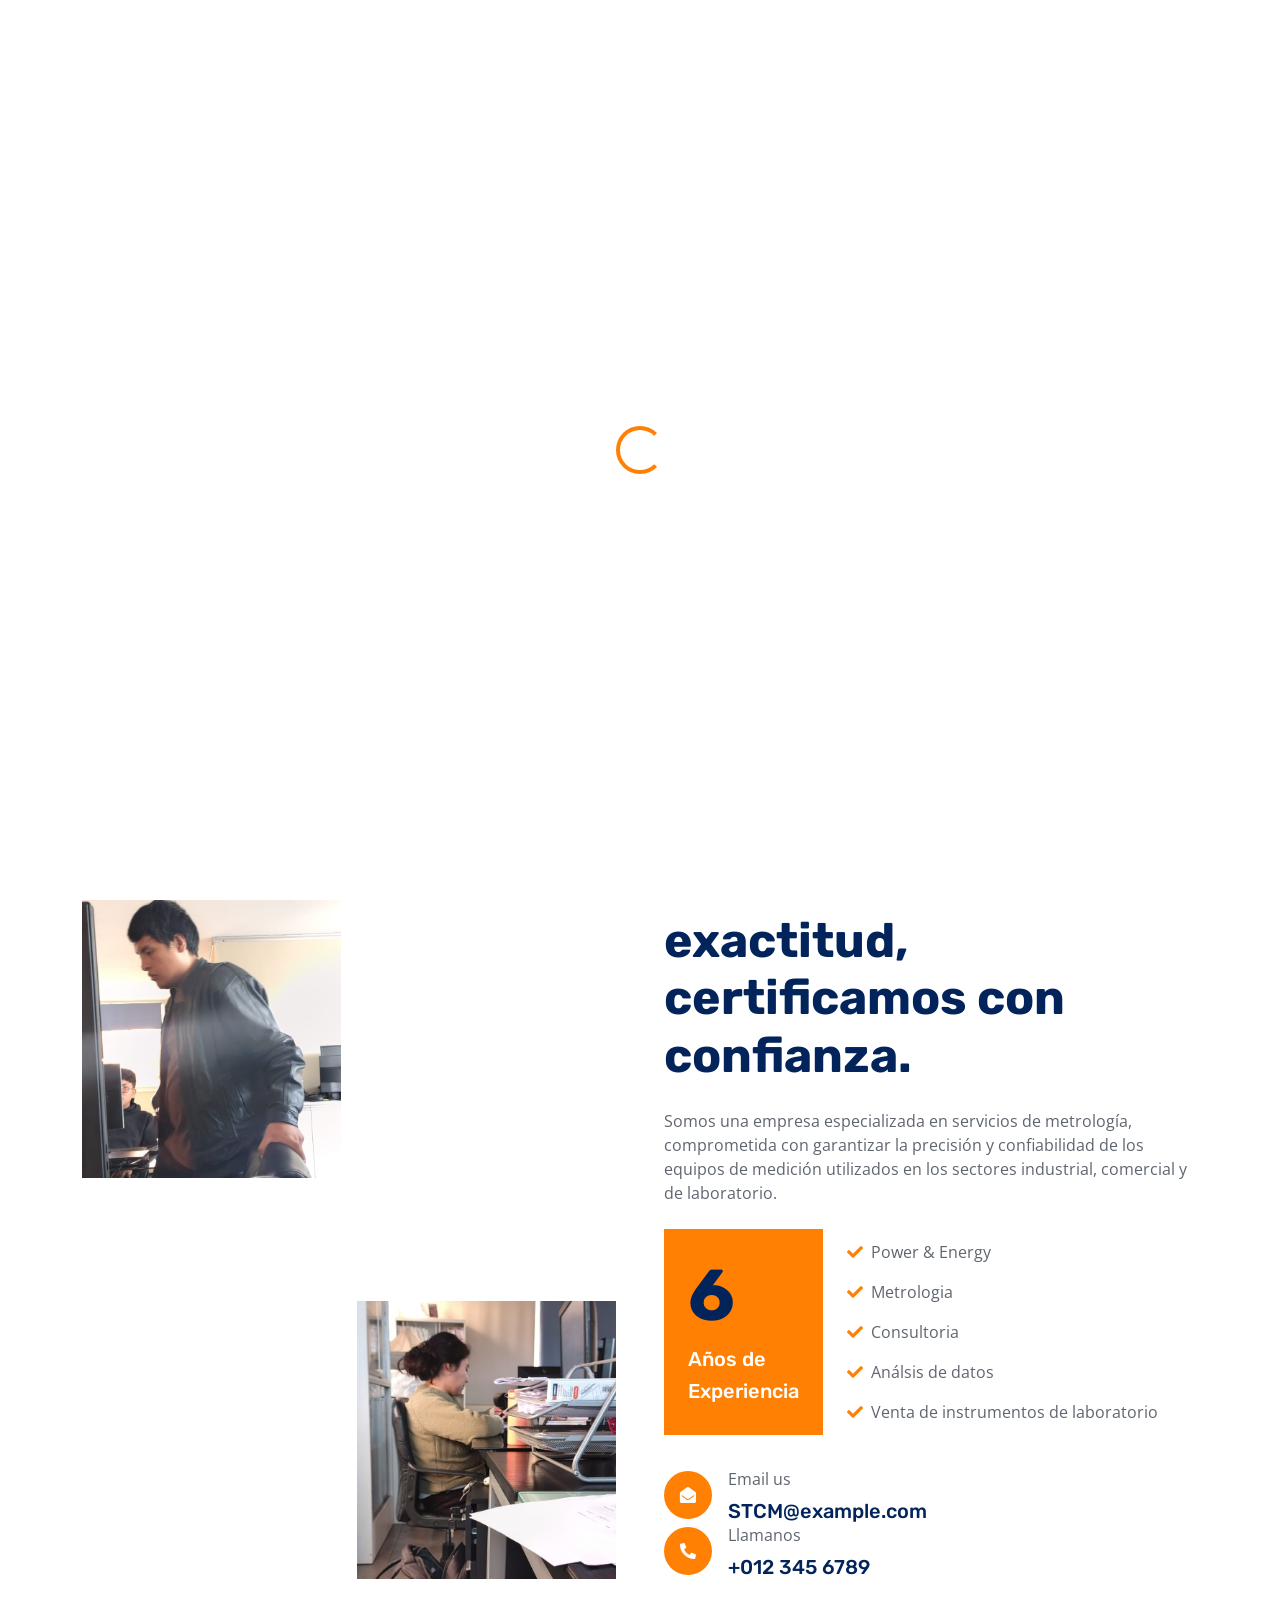
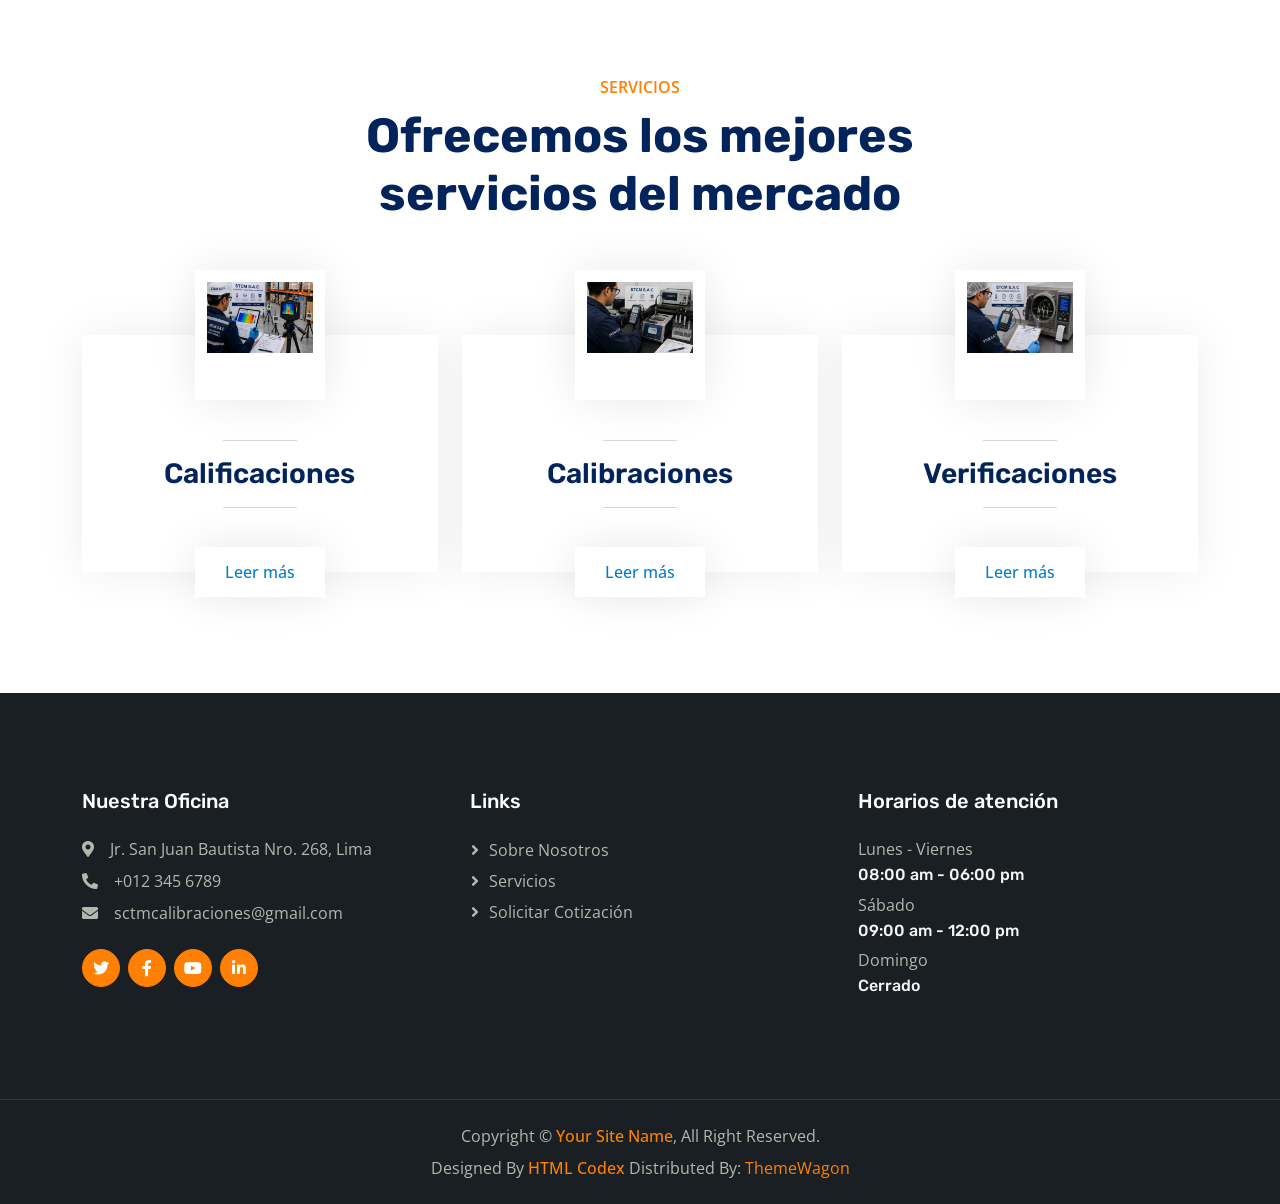
==== index.html @ 885127bf "Merge branch 'main' into main" ====
<!DOCTYPE html>
<html lang="en">

<head>
    <meta charset="utf-8">
    <title>Industro - Industrial HTML Template</title>
    <meta content="width=device-width, initial-scale=1.0" name="viewport">
    <meta content="" name="keywords">
    <meta content="" name="description">

    <!-- Favicon -->
    <link href="img/favicon.ico" rel="icon">

    <!-- Google Web Fonts -->
    <link rel="preconnect" href="https://fonts.googleapis.com">
    <link rel="preconnect" href="https://fonts.gstatic.com" crossorigin>
    <link
        href="https://fonts.googleapis.com/css2?family=Open+Sans:wght@400;500;600&family=Rubik:wght@500;600;700&display=swap"
        rel="stylesheet">

    <!-- Icon Font Stylesheet -->
    <link href="https://cdnjs.cloudflare.com/ajax/libs/font-awesome/5.10.0/css/all.min.css" rel="stylesheet">
    <link href="https://cdn.jsdelivr.net/npm/bootstrap-icons@1.4.1/font/bootstrap-icons.css" rel="stylesheet">

    <!-- Libraries Stylesheet -->
    <link href="lib/animate/animate.min.css" rel="stylesheet">
    <link href="lib/owlcarousel/assets/owl.carousel.min.css" rel="stylesheet">

    <!-- Customized Bootstrap Stylesheet -->
    <link href="css/bootstrap.min.css" rel="stylesheet">

    <!-- Template Stylesheet -->
    <link href="css/style.css" rel="stylesheet">

    <style>
    /* ========== FUENTE PERSONALIZADA PARA STCM ========== */
    @import url('https://fonts.googleapis.com/css2?family=Montserrat:wght@700&display=swap');
    
    .stcm-font {
        font-family: 'Arial Paneuropean Rounded Bold', 'Arial Rounded MT Bold', 'Montserrat', sans-serif;
        font-weight: 800;
        letter-spacing: 1px;
    }

    /* ========== COLORES PRINCIPALES ========== */
    :root {
        --azul-stcm: #057fca;
        --naranja-stcm: #ff8002;
        --gris-stcm: #6c757d;
    }

    /* ========== COLOR AZUL (FONDOS) ========== */
    .bg-primary {
        background-color: var(--azul-stcm) !important;
    }

    /* ========== FORZAR COLOR NARANJA EN MENÚ ========== */
    /* Esto anula el efecto de navbar-dark */
    .navbar-dark .navbar-nav .nav-link {
        color: var(--naranja-stcm) !important;
    }

    .navbar-dark .navbar-nav .nav-link:hover,
    .navbar-dark .navbar-nav .nav-link.active {
        color: var(--naranja-stcm) !important;
        opacity: 0.8;
    }

    /* ========== COLOR NARANJA (TEXTOS Y DESTACADOS) ========== */
    .text-primary,
    .facts .text-primary,
    .project-title h5 {
        color: var(--naranja-stcm) !important;
    }

    /* Botones principales en naranja */
    .btn-primary {
        background-color: var(--naranja-stcm) !important;
        border-color: var(--naranja-stcm) !important;
    }

    .btn-primary:hover {
        background-color: #e67300 !important;
        border-color: #e67300 !important;
    }

    /* Iconos y cuadros con fondo primario */
    .btn-square.bg-primary,
    .flex-shrink-0.bg-primary {
        background-color: var(--naranja-stcm) !important;
    }

    /* Botón de reproducción de video */
    .btn-play:hover {
        background-color: var(--naranja-stcm) !important;
    }

    /* Redes sociales en equipo */
    .team-social .btn-dark:hover {
        background-color: var(--naranja-stcm) !important;
    }

    /* Botón volver arriba */
    .back-to-top:hover {
        background-color: var(--naranja-stcm) !important;
    }

    /* Enlaces en copyright */
    .copyright a {
        color: var(--naranja-stcm) !important;
    }
    
    .copyright a:hover {
        color: var(--azul-stcm) !important;
    }

    /* Bordes primarios */
    .border-primary {
        border-color: var(--naranja-stcm) !important;
    }

    /* Testimonios */
    .testimonial-item .btn-square.bg-primary {
        background-color: var(--naranja-stcm) !important;
    }

    /* Botón "Read More" en servicios */
    .service-item .btn-light {
        color: var(--azul-stcm) !important;
    }
    
    .service-item .btn-light:hover {
        background-color: var(--naranja-stcm) !important;
        color: white !important;
        border-color: var(--naranja-stcm) !important;
    }

    /* Forzar texto STCM en gris */
    .stcm-font {
        color: var(--gris-stcm) !important;
    }

    /* Ajustes de contraste */
    .text-dark {
        color: #1e2a36 !important;
    }

    .bg-dark {
        background-color: #1a1f24 !important;
    }
</style>

</head>

<body>
    <!-- Spinner Start -->
    <div id="spinner"
        class="show bg-white position-fixed translate-middle w-100 vh-100 top-50 start-50 d-flex align-items-center justify-content-center">
        <div class="spinner-border text-primary" role="status" style="width: 3rem; height: 3rem;"></div>
    </div>
    <!-- Spinner End -->


<!-- Topbar Start -->
<div class="container-fluid bg-white px-0">
    <div class="row g-0 d-none d-lg-flex">

        <div class="col-lg-6 ps-5 text-start">
            <div class="h-100 d-inline-flex align-items-center text-dark">

                <span>Síguenos:</span>

                <a class="btn btn-link text-dark" href="">
                    <i class="fab fa-facebook-f"></i>
                </a>

                <a class="btn btn-link text-dark" href="">
                    <i class="fab fa-twitter"></i>
                </a>

                <a class="btn btn-link text-dark" href="">
                    <i class="fab fa-linkedin-in"></i>
                </a>

                <a class="btn btn-link text-dark" href="">
                    <i class="fab fa-instagram"></i>
                </a>

            </div>
        </div>

        <div class="col-lg-6 text-end">
            <div class="h-100 topbar-right d-inline-flex align-items-center text-dark py-2 px-5">

                <span class="fs-5 fw-bold me-2">
                    <i class="fa fa-phone-alt me-2"></i>Llámanos:
                </span>

                <span class="fs-5 fw-bold">+012 345 6789</span>

            </div>
        </div>

    </div>
</div>-->
<!-- Topbar End -->


    <!-- Navbar Start -->
<nav class="navbar navbar-expand-lg bg-primary sticky-top py-0 pe-5">
    <a href="index.html" class="navbar-brand ps-5 me-0 d-flex align-items-center" 
       style="background-color: white; 
              padding: 10px 60px 10px 20px;
              min-height: 80px;">
        <img src="reallogo.png" alt="STCM Logo" style="height: 50px; width: auto; margin-right: 12px;">
        <h1 class="m-0 stcm-font" style="font-family: 'Arial Paneuropean Rounded Bold', 'Arial Rounded MT Bold', 'Montserrat', sans-serif; font-weight: 800; letter-spacing: 1px;">STCM</h1>
    </a>
    <button type="button" class="navbar-toggler me-0" data-bs-toggle="collapse" data-bs-target="#navbarCollapse">
        <span class="navbar-toggler-icon"></span>
    </button>
    <div class="collapse navbar-collapse" id="navbarCollapse">
        <div class="navbar-nav ms-auto p-4 p-lg-0">
            <a href="index.html" class="nav-item nav-link active">Hogar</a>
            <a href="about.html" class="nav-item nav-link">Sobre nosotros</a>
            <a href="service.html" class="nav-item nav-link">Servicios</a>
        </div>
        <a href="contact.html" class="btn btn-primary px-3 d-none d-lg-block" style="font-weight: bold;">Solicitar cotización</a>
    </div>
</nav>
<!-- Navbar End -->


    <!-- Carousel Start -->
    <div class="container-fluid px-0 mb-5">
        <div id="header-carousel" class="carousel slide" data-bs-ride="carousel">
            <div class="carousel-inner">
                <div class="carousel-item active">
                    <img class="w-100" src="ofi.jpeg" alt="Image">
                    <div class="carousel-caption">
                        <div class="container">
                            <div class="row justify-content-center">
                                <div class="col-lg-10 text-start">
                                    <p class="fs-5 fw-medium text-primary text-uppercase animated slideInRight">5 AÑOS DE EXPERIENCIA</p>
                                    <h1 class="display-1 text-white mb-5 animated slideInRight">Servicios Tecnologicos y Consultoria Multisectorial</h1>
                                    <a href="" class="btn btn-primary py-3 px-5 animated slideInRight">Explore More</a>
                                </div>
                            </div>
                        </div>
                    </div>
                </div>
                <div class="carousel-item">
                    <img class="w-100" src="ofi2.jpeg" alt="Image">
                    <div class="carousel-caption">
                        <div class="container">
                            <div class="row justify-content-center">
                                <div class="col-lg-10 text-start">
                                    <p class="fs-5 fw-medium text-primary text-uppercase animated slideInRight">5 Años
                                        de Experiencia en el Campo</p>
                                    <h1 class="display-1 text-white mb-5 animated slideInRight">La mejor empresa de calibraciones</h1>
                                    <a href="" class="btn btn-primary py-3 px-5 animated slideInRight">Explore More</a>
                                </div>
                            </div>
                        </div>
                    </div>
                </div>
            </div>
            <button class="carousel-control-prev" type="button" data-bs-target="#header-carousel" data-bs-slide="prev">
                <span class="carousel-control-prev-icon" aria-hidden="true"></span>
                <span class="visually-hidden">Previamente</span>
            </button>
            <button class="carousel-control-next" type="button" data-bs-target="#header-carousel" data-bs-slide="next">
                <span class="carousel-control-next-icon" aria-hidden="true"></span>
                <span class="visually-hidden">Siguiente</span>
            </button>
        </div>
    </div>
    <!-- Carousel End -->


    <!-- About Start -->
    <div class="container-xxl py-5">
        <div class="container">
            <div class="row g-5">
                <div class="col-lg-6">
                    <div class="row gx-3 h-100">
                        <div class="col-6 align-self-start wow fadeInUp" data-wow-delay="0.1s">
                            <img class="img-fluid" src="prole1.jpeg">
                        </div>
                        <div class="col-6 align-self-end wow fadeInDown" data-wow-delay="0.1s">
                            <img class="img-fluid" src="prole2.jpeg">
                        </div>
                    </div>
                </div>
                <div class="col-lg-6 wow fadeIn" data-wow-delay="0.5s">
                    <p class="fw-medium text-uppercase text-primary mb-2">Sobre nosotros</p>
                    <h1 class="display-5 mb-4">Medimos con exactitud, certificamos con confianza.</h1>
                    <p class="mb-4"> Somos una empresa especializada en servicios de metrología, comprometida con garantizar la precisión y confiabilidad de los equipos de medición utilizados en los sectores industrial, comercial y de laboratorio.
                    </p>
                    <div class="d-flex align-items-center mb-4">
                        <div class="flex-shrink-0 bg-primary p-4">
                            <h1 class="display-2">6</h1>
                            <h5 class="text-white">Años de</h5>
                            <h5 class="text-white">Experiencia</h5>
                        </div>
                        <div class="ms-4">
                            <p><i class="fa fa-check text-primary me-2"></i>Power & Energy</p>
                            <p><i class="fa fa-check text-primary me-2"></i>Metrologia</p>
                            <p><i class="fa fa-check text-primary me-2"></i>Consultoria</p>
                            <p><i class="fa fa-check text-primary me-2"></i>Análsis de datos</p>
                            <p class="mb-0"><i class="fa fa-check text-primary me-2"></i>Venta de instrumentos de laboratorio</p>
                        </div>
                    </div>
                    <div class="row pt-2">
                        <div class="col-sm-6">
                            <div class="d-flex align-items-center">
                                <div class="flex-shrink-0 btn-lg-square rounded-circle bg-primary">
                                    <i class="fa fa-envelope-open text-white"></i>
                                </div>
                                <div class="ms-3">
                                    <p class="mb-2">Email us</p>
                                    <h5 class="mb-0">STCM@example.com</h5>
                                </div>
                            </div>
                        </div>
                        <div class="col-sm-10">
                            <div class="d-flex align-items-center">
                                <div class="flex-shrink-0 btn-lg-square rounded-circle bg-primary">
                                    <i class="fa fa-phone-alt text-white"></i>
                                </div>
                                <div class="ms-3">
                                    <p class="mb-2">Llamanos</p>
                                    <h5 class="mb-0">+012 345 6789</h5>
                                </div>
                            </div>
                        </div>
                    </div>
                </div>
            </div>
        </div>
    </div>
    <!-- About End -->


    <!-- Facts <!--Start
    <div class="container-fluid facts my-5 p-5">
        <div class="row g-5">
            <div class="col-md-6 col-xl-3 wow fadeIn" data-wow-delay="0.1s">
                <div class="text-center border p-5">
                    <i class="fa fa-certificate fa-3x text-white mb-3"></i>
                    <h1 class="display-2 text-primary mb-0" data-toggle="counter-up">5</h1>
                    <span class="fs-5 fw-semi-bold text-white">Años de Experiencia</span>
                </div>
            </div>
            <div class="col-md-6 col-xl-3 wow fadeIn" data-wow-delay="0.3s">
                <div class="text-center border p-5">
                    <i class="fa fa-users-cog fa-3x text-white mb-3"></i>
                    <h1 class="display-2 text-primary mb-0" data-toggle="counter-up">135</h1>
                    <span class="fs-5 fw-semi-bold text-white">Nuestro Equipo</span>
                </div>
            </div>
            <div class="col-md-6 col-xl-3 wow fadeIn" data-wow-delay="0.5s">
                <div class="text-center border p-5">
                    <i class="fa fa-users fa-3x text-white mb-3"></i>
                    <h1 class="display-2 text-primary mb-0" data-toggle="counter-up">957</h1>
                    <span class="fs-5 fw-semi-bold text-white">Happy Clients</span>
                </div>
            </div>
            <div class="col-md-6 col-xl-3 wow fadeIn" data-wow-delay="0.7s">
                <div class="text-center border p-5">
                    <i class="fa fa-check-double fa-3x text-white mb-3"></i>
                    <h1 class="display-2 text-primary mb-0" data-toggle="counter-up">1839</h1>
                    <span class="fs-5 fw-semi-bold text-white">Projects Done</span>
                </div>
            </div>
        </div>
    </div>
     Facts End -->


    <!-- Features Start -->
    <!--<div class="container-xxl py-5">
        <div class="container">
            <div class="row g-5 align-items-center">
                <div class="col-lg-6 wow fadeInUp" data-wow-delay="0.1s">
                    <div class="position-relative me-lg-4">
                        <img class="img-fluid w-100" src="img/feature.jpg" alt="">
                        <span
                            class="position-absolute top-50 start-100 translate-middle bg-white rounded-circle d-none d-lg-block"
                            style="width: 120px; height: 120px;"></span>
                        <button type="button" class="btn-play" data-bs-toggle="modal"
                            data-src="https://www.youtube.com/embed/DWRcNpR6Kdc" data-bs-target="#videoModal">
                            <span></span>
                        </button>
                    </div>
                </div>
                <div class="col-lg-6 wow fadeInUp" data-wow-delay="0.5s">
                    <p class="fw-medium text-uppercase text-primary mb-2">Why Choosing Us!</p>
                    <h1 class="display-5 mb-4">Few Reasons Why People Choosing Us!</h1>
                    <p class="mb-4">Tempor erat elitr rebum at clita. Diam dolor diam ipsum sit. Aliqu diam amet diam et
                        eos. Clita erat ipsum et lorem et sit, sed stet lorem sit clita duo justo magna dolore erat amet
                    </p>
                    <div class="row gy-4">
                        <div class="col-12">
                            <div class="d-flex">
                                <div class="flex-shrink-0 btn-lg-square rounded-circle bg-primary">
                                    <i class="fa fa-check text-white"></i>
                                </div>
                                <div class="ms-4">
                                    <h4>Experienced Workers</h4>
                                    <span>Clita erat ipsum et lorem et sit, sed stet lorem sit clita duo justo magna
                                        dolore erat amet</span>
                                </div>
                            </div>
                        </div>
                        <div class="col-12">
                            <div class="d-flex">
                                <div class="flex-shrink-0 btn-lg-square rounded-circle bg-primary">
                                    <i class="fa fa-check text-white"></i>
                                </div>
                                <div class="ms-4">
                                    <h4>Calificación, calibración y metrología</h4>
                                    <span>Clita erat ipsum et lorem et sit, sed stet lorem sit clita duo justo magna
                                        dolore erat amet</span>
                                </div>
                            </div>
                        </div>
                        <div class="col-12">
                            <div class="d-flex">
                                <div class="flex-shrink-0 btn-lg-square rounded-circle bg-primary">
                                    <i class="fa fa-check text-white"></i>
                                </div>
                                <div class="ms-4">
                                    <h4>24/7 Customer Support</h4>
                                    <span>Clita erat ipsum et lorem et sit, sed stet lorem sit clita duo justo magna
                                        dolore erat amet</span>
                                </div>
                            </div>
                        </div>
                    </div>
                </div>
            </div>
        </div>
    </div>-->
    <!-- Features End -->


    <!-- Video Modal Start -->
    <div class="modal modal-video fade" id="videoModal" tabindex="-1" aria-labelledby="exampleModalLabel"
        aria-hidden="true">
        <div class="modal-dialog">
            <div class="modal-content rounded-0">
                <div class="modal-header">
                    <h3 class="modal-title" id="exampleModalLabel">Youtube Video</h3>
                    <button type="button" class="btn-close" data-bs-dismiss="modal" aria-label="Close"></button>
                </div>
                <div class="modal-body">
                    <!-- 16:9 aspect ratio -->
                    <div class="ratio ratio-16x9">
                        <iframe class="embed-responsive-item" src="" id="video" allowfullscreen
                            allowscriptaccess="always" allow="autoplay"></iframe>
                    </div>
                </div>
            </div>
        </div>
    </div>
    <!-- Video Modal End -->


    <!-- Service Start -->
    <div class="container-xxl py-5">
        <div class="container">
            <div class="text-center mx-auto pb-4 wow fadeInUp" data-wow-delay="0.1s" style="max-width: 600px;">
                <p class="fw-medium text-uppercase text-primary mb-2">Servicios</p>
                <h1 class="display-5 mb-4">Ofrecemos los mejores servicios del mercado</h1>
            </div>
            <div class="row gy-5 gx-4">
                <div class="col-md-6 col-lg-4 wow fadeInUp" data-wow-delay="0.1s">
                    <div class="service-item">
                        <img class="img-fluid" src="calificacion.jpeg" alt="">
                        <div class="service-img">
                            <img class="img-fluid" src="calificacion.jpeg" alt="">
                        </div>
                        <div class="service-detail">
                            <div class="service-title">
                                <hr class="w-25">
                                <h3 class="mb-0">Calificaciones</h3>
                                <hr class="w-25">
                            </div>
                            <div class="service-text">
                                <p class="text-white mb-0">Realizamos la calificación de equipos e instalaciones mediante protocolos documentados que verifican su correcto desempeño y aptitud para el uso previsto.</p>
                            </div>
                        </div>
                        <a class="btn btn-light" href="">Leer más</a>
                    </div>
                </div>
                <div class="col-md-6 col-lg-4 wow fadeInUp" data-wow-delay="0.3s">
                    <div class="service-item">
                        <img class="img-fluid" src="calibracion.jpeg" alt="">
                        <div class="service-img">
                            <img class="img-fluid" src="calibracion.jpeg" alt="">
                        </div>
                        <div class="service-detail">
                            <div class="service-title">
                                <hr class="w-25">
                                <h3 class="mb-0">Calibraciones</h3>
                                <hr class="w-25">
                            </div>
                            <div class="service-text">
                                <p class="text-white mb-0">Determinamos el error de los instrumentos de medición mediante comparación con patrones de referencia, asegurando la exactitud de sus mediciones.</p>
                            </div>
                        </div>
                        <a class="btn btn-light" href="">Leer más</a>
                    </div>
                </div>
                <div class="col-md-6 col-lg-4 wow fadeInUp" data-wow-delay="0.5s">
                    <div class="service-item">
                        <img class="img-fluid" src="verificacion.jpeg" alt="">
                        <div class="service-img">
                            <img class="img-fluid" src="verificacion.jpeg" alt="">
                        </div>
                        <div class="service-detail">
                            <div class="service-title">
                                <hr class="w-25">
                                <h3 class="mb-0">Verificaciones</h3>
                                <hr class="w-25">
                            </div>
                            <div class="service-text">
                                <p class="text-white mb-0">Comprobamos que los instrumentos y equipos de medición cumplen con los requisitos técnicos y las especificaciones establecidas para su correcto funcionamiento.</p>
                            </div>
                        </div>
                        <a class="btn btn-light" href="">Leer más</a>
                    </div>
                </div>
            </div>
        </div>
    </div>
    <!-- Service End -->


    <!-- Project Start -->
    <!--<div class="container-fluid bg-dark pt-5 my-5 px-0">
        <div class="text-center mx-auto mt-5 wow fadeIn" data-wow-delay="0.1s" style="max-width: 600px;">
            <p class="fw-medium text-uppercase text-primary mb-2">Our Projects</p>
            <h1 class="display-5 text-white mb-5">See What We Have Completed Recently</h1>
        </div>
        <div class="owl-carousel project-carousel wow fadeIn" data-wow-delay="0.1s">
            <a class="project-item" href="">
                <img class="img-fluid" src="img/project-1.jpg" alt="">
                <div class="project-title">
                    <h5 class="text-primary mb-0">Auto Engineering</h5>
                </div>
            </a>
            <a class="project-item" href="">
                <img class="img-fluid" src="img/project-2.jpg" alt="">
                <div class="project-title">
                    <h5 class="text-primary mb-0">Civil Engineering</h5>
                </div>
            </a>
            <a class="project-item" href="">
                <img class="img-fluid" src="img/project-3.jpg" alt="">
                <div class="project-title">
                    <h5 class="text-primary mb-0">Gas Engineering</h5>
                </div>
            </a>
            <a class="project-item" href="">
                <img class="img-fluid" src="img/project-4.jpg" alt="">
                <div class="project-title">
                    <h5 class="text-primary mb-0">Power Engineering</h5>
                </div>
            </a>
            <a class="project-item" href="">
                <img class="img-fluid" src="img/project-5.jpg" alt="">
                <div class="project-title">
                    <h5 class="text-primary mb-0">Energy Engineering</h5>
                </div>
            </a>
            <a class="project-item" href="">
                <img class="img-fluid" src="img/project-6.jpg" alt="">
                <div class="project-title">
                    <h5 class="text-primary mb-0">Water Engineering</h5>
                </div>
            </a>
        </div>
    </div>-->
    <!-- Project End -->


    <!-- Team Start -->
    <!--<div class="container-xxl py-5">
        <div class="container">
            <div class="text-center mx-auto wow fadeInUp" data-wow-delay="0.1s" style="max-width: 600px;">
                <p class="fw-medium text-uppercase text-primary mb-2">Our Team</p>
                <h1 class="display-5 mb-5">Dedicated Team Members</h1>
            </div>
            <div class="row g-4">
                <div class="col-lg-4 col-md-6 wow fadeInUp" data-wow-delay="0.1s">
                    <div class="team-item">
                        <img class="img-fluid" src="img/team-1.jpg" alt="">
                        <div class="d-flex">
                            <div class="flex-shrink-0 btn-square bg-primary" style="width: 90px; height: 90px;">
                                <i class="fa fa-2x fa-share text-white"></i>
                            </div>
                            <div class="position-relative overflow-hidden bg-light d-flex flex-column justify-content-center w-100 ps-4"
                                style="height: 90px;">
                                <h5>Rob Miller</h5>
                                <span class="text-primary">CEO & Founder</span>
                                <div class="team-social">
                                    <a class="btn btn-square btn-dark rounded-circle mx-1" href=""><i
                                            class="fab fa-facebook-f"></i></a>
                                    <a class="btn btn-square btn-dark rounded-circle mx-1" href=""><i
                                            class="fab fa-twitter"></i></a>
                                    <a class="btn btn-square btn-dark rounded-circle mx-1" href=""><i
                                            class="fab fa-instagram"></i></a>
                                </div>
                            </div>
                        </div>
                    </div>
                </div>
                <div class="col-lg-4 col-md-6 wow fadeInUp" data-wow-delay="0.3s">
                    <div class="team-item">
                        <img class="img-fluid" src="img/team-2.jpg" alt="">
                        <div class="d-flex">
                            <div class="flex-shrink-0 btn-square bg-primary" style="width: 90px; height: 90px;">
                                <i class="fa fa-2x fa-share text-white"></i>
                            </div>
                            <div class="position-relative overflow-hidden bg-light d-flex flex-column justify-content-center w-100 ps-4"
                                style="height: 90px;">
                                <h5>Adam Crew</h5>
                                <span class="text-primary">Project Manager</span>
                                <div class="team-social">
                                    <a class="btn btn-square btn-dark rounded-circle mx-1" href=""><i
                                            class="fab fa-facebook-f"></i></a>
                                    <a class="btn btn-square btn-dark rounded-circle mx-1" href=""><i
                                            class="fab fa-twitter"></i></a>
                                    <a class="btn btn-square btn-dark rounded-circle mx-1" href=""><i
                                            class="fab fa-instagram"></i></a>
                                </div>
                            </div>
                        </div>
                    </div>
                </div>
                <div class="col-lg-4 col-md-6 wow fadeInUp" data-wow-delay="0.5s">
                    <div class="team-item">
                        <img class="img-fluid" src="img/team-3.jpg" alt="">
                        <div class="d-flex">
                            <div class="flex-shrink-0 btn-square bg-primary" style="width: 90px; height: 90px;">
                                <i class="fa fa-2x fa-share text-white"></i>
                            </div>
                            <div class="position-relative overflow-hidden bg-light d-flex flex-column justify-content-center w-100 ps-4"
                                style="height: 90px;">
                                <h5>Peter Farel</h5>
                                <span class="text-primary">Engineer</span>
                                <div class="team-social">
                                    <a class="btn btn-square btn-dark rounded-circle mx-1" href=""><i
                                            class="fab fa-facebook-f"></i></a>
                                    <a class="btn btn-square btn-dark rounded-circle mx-1" href=""><i
                                            class="fab fa-twitter"></i></a>
                                    <a class="btn btn-square btn-dark rounded-circle mx-1" href=""><i
                                            class="fab fa-instagram"></i></a>
                                </div>
                            </div>
                        </div>
                    </div>
                </div>
            </div>
        </div>
    </div>-->
    <!-- Team End -->


    <!-- Testimonial Start -->
    <!--<div class="container-xxl py-5">
        <div class="container">
            <div class="text-center mx-auto wow fadeInUp" data-wow-delay="0.1s" style="max-width: 600px;">
                <p class="fw-medium text-uppercase text-primary mb-2">Testimonial</p>
                <h1 class="display-5 mb-5">What Our Clients Say!</h1>
            </div>
            <div class="owl-carousel testimonial-carousel wow fadeInUp" data-wow-delay="0.1s">
                <div class="testimonial-item text-center">
                    <div class="testimonial-img position-relative">
                        <img class="img-fluid rounded-circle mx-auto mb-5" src="img/testimonial-1.jpg">
                        <div class="btn-square bg-primary rounded-circle">
                            <i class="fa fa-quote-left text-white"></i>
                        </div>
                    </div>
                    <div class="testimonial-text text-center rounded p-4">
                        <p>Clita clita tempor justo dolor ipsum amet kasd amet duo justo duo duo labore sed sed. Magna
                            ut diam sit et amet stet eos sed clita erat magna elitr erat sit sit erat at rebum justo sea
                            clita.</p>
                        <h5 class="mb-1">Client Name</h5>
                        <span class="fst-italic">Profession</span>
                    </div>
                </div>
                <div class="testimonial-item text-center">
                    <div class="testimonial-img position-relative">
                        <img class="img-fluid rounded-circle mx-auto mb-5" src="img/testimonial-2.jpg">
                        <div class="btn-square bg-primary rounded-circle">
                            <i class="fa fa-quote-left text-white"></i>
                        </div>
                    </div>
                    <div class="testimonial-text text-center rounded p-4">
                        <p>Clita clita tempor justo dolor ipsum amet kasd amet duo justo duo duo labore sed sed. Magna
                            ut diam sit et amet stet eos sed clita erat magna elitr erat sit sit erat at rebum justo sea
                            clita.</p>
                        <h5 class="mb-1">Client Name</h5>
                        <span class="fst-italic">Profession</span>
                    </div>
                </div>
                <div class="testimonial-item text-center">
                    <div class="testimonial-img position-relative">
                        <img class="img-fluid rounded-circle mx-auto mb-5" src="img/testimonial-3.jpg">
                        <div class="btn-square bg-primary rounded-circle">
                            <i class="fa fa-quote-left text-white"></i>
                        </div>
                    </div>
                    <div class="testimonial-text text-center rounded p-4">
                        <p>Clita clita tempor justo dolor ipsum amet kasd amet duo justo duo duo labore sed sed. Magna
                            ut diam sit et amet stet eos sed clita erat magna elitr erat sit sit erat at rebum justo sea
                            clita.</p>
                        <h5 class="mb-1">Client Name</h5>
                        <span class="fst-italic">Profession</span>
                    </div>
                </div>
            </div>
        </div>
    </div>-->
    <!-- Testimonial End -->


    <!-- Footer Start -->
    <div class="container-fluid bg-dark footer mt-5 py-5 wow fadeIn" data-wow-delay="0.1s">
        <div class="container py-5">
            <div class="row g-5">
                <div class="col-lg-4 col-md-6">
                    <h5 class="text-white mb-4">Nuestra Oficina</h5>
                    <p class="mb-2"><i class="fa fa-map-marker-alt me-3"></i>Jr. San Juan Bautista Nro. 268, Lima</p>
                    <p class="mb-2"><i class="fa fa-phone-alt me-3"></i>+012 345 6789</p>
                    <p class="mb-2"><i class="fa fa-envelope me-3"></i>sctmcalibraciones@gmail.com</p>
                    <div class="d-flex pt-3">
                        <a class="btn btn-square btn-primary rounded-circle me-2" href=""><i
                                class="fab fa-twitter"></i></a>
                        <a class="btn btn-square btn-primary rounded-circle me-2" href=""><i
                                class="fab fa-facebook-f"></i></a>
                        <a class="btn btn-square btn-primary rounded-circle me-2" href=""><i
                                class="fab fa-youtube"></i></a>
                        <a class="btn btn-square btn-primary rounded-circle me-2" href=""><i
                                class="fab fa-linkedin-in"></i></a>
                    </div>
                </div>
                <div class="col-lg-4 col-md-6">
                    <h5 class="text-white mb-4">Links</h5>
                    <a class="btn btn-link" href="">Sobre nosotros</a>
                    <a class="btn btn-link" href="">Servicios</a>
                    <a class="btn btn-link" href="contact.html">Solicitar cotización</a>
                    <!--<a class="btn btn-link" href="">Terms & Condition</a>-->
                    <!--<a class="btn btn-link" href="">Support</a>-->
                </div>
                <div class="col-lg-4 col-md-6">
                    <h5 class="text-white mb-4">Horarios de atención</h5>
                    <p class="mb-1">Lunes - Viernes</p>
                    <h6 class="text-light">08:00 am - 06:00 pm</h6>
                    <p class="mb-1">Sábado</p>
                    <h6 class="text-light">09:00 am - 12:00 pm</h6>
                    <p class="mb-1">Domingo</p>
                    <h6 class="text-light">Cerrado</h6>
                </div>
                <!--<div class="col-lg-3 col-md-6">
                    <h5 class="text-white mb-4">Newsletter</h5>
                    <p>Dolor amet sit justo amet elitr clita ipsum elitr est.</p>
                    <div class="position-relative w-100">
                        <input class="form-control bg-transparent w-100 py-3 ps-4 pe-5" type="text"
                            placeholder="Your email">
                        <button type="button"
                            class="btn btn-primary py-2 position-absolute top-0 end-0 mt-2 me-2">SignUp</button>
                    </div>
                </div>-->
            </div>
        </div>
    </div>
    <!-- Footer End -->


    <!-- Copyright Start -->
    <div class="container-fluid copyright bg-dark py-4">
        <div class="container text-center">
            <p class="mb-2">Copyright &copy; <a class="fw-semi-bold" href="#">Your Site Name</a>, All Right Reserved.
            </p>
            <!--/*** This template is free as long as you keep the footer author’s credit link/attribution link/backlink. If you'd like to use the template without the footer author’s credit link/attribution link/backlink, you can purchase the Credit Removal License from "https://htmlcodex.com/credit-removal". Thank you for your support. ***/-->
            <p class="mb-0">Designed By <a class="fw-semi-bold" href="https://htmlcodex.com">HTML Codex</a> Distributed
                By: <a href="https://themewagon.com">ThemeWagon</a> </p>
        </div>
    </div>
    <!-- Copyright End -->


    <!-- Back to Top -->
    <a href="#" class="btn btn-lg btn-primary btn-lg-square rounded-circle back-to-top"><i
            class="bi bi-arrow-up"></i></a>


    <!-- JavaScript Libraries -->
    <script src="https://code.jquery.com/jquery-3.4.1.min.js"></script>
    <script src="https://cdn.jsdelivr.net/npm/bootstrap@5.0.0/dist/js/bootstrap.bundle.min.js"></script>
    <script src="lib/wow/wow.min.js"></script>
    <script src="lib/easing/easing.min.js"></script>
    <script src="lib/waypoints/waypoints.min.js"></script>
    <script src="lib/owlcarousel/owl.carousel.min.js"></script>
    <script src="lib/counterup/counterup.min.js"></script>

    <!-- Template Javascript -->
    <script src="js/main.js"></script>
</body>

</html>
---- css/style.css ----
/********** Template CSS **********/
:root {
    --primary: #FF5E14;
    --secondary: #5F656F;
    --light: #F5F5F5;
    --dark: #02245B;
}

.back-to-top {
    position: fixed;
    display: none;
    right: 30px;
    bottom: 30px;
    z-index: 99;
}

h1,
h2,
.h1,
.h2,
.fw-bold {
    font-weight: 700 !important;
}

h3,
h4,
.h3,
.h4,
.fw-medium {
    font-weight: 600 !important;
}

h5,
h6,
.h5,
.h6,
.fw-semi-bold {
    font-weight: 500 !important;
}


/*** Spinner ***/
#spinner {
    opacity: 0;
    visibility: hidden;
    transition: opacity .5s ease-out, visibility 0s linear .5s;
    z-index: 99999;
}

#spinner.show {
    transition: opacity .5s ease-out, visibility 0s linear 0s;
    visibility: visible;
    opacity: 1;
}


/*** Button ***/
.btn {
    transition: .5s;
    font-weight: 500;
}

.btn-primary,
.btn-outline-primary:hover {
    color: #FFFFFF;
}

.btn-square {
    width: 38px;
    height: 38px;
}

.btn-sm-square {
    width: 32px;
    height: 32px;
}

.btn-lg-square {
    width: 48px;
    height: 48px;
}

.btn-square,
.btn-sm-square,
.btn-lg-square {
    padding: 0;
    display: flex;
    align-items: center;
    justify-content: center;
    font-weight: normal;
}

/*                          */
.topbar-right {
    position: relative;
    background: white;
    border-left: 1px solid #ddd;
}

.topbar-right::before {
    position: absolute;
    content: "";
    width: 30px;
    height: 100%;
    top: 0;
    left: -15px;
    transform: skewX(-30deg);
    background-color: white;
    border-left: 1px solid #ddd;
}

.btn.btn-link.text-dark {
    color: black !important;
}

.btn.btn-link.text-dark:hover {
    color: #555 !important;
}

.container-fluid.bg-white {
    border-bottom: 1px solid #ddd;
}
/*                          */

/*** Navbar ***/
.navbar.sticky-top {
    top: -100px;
    transition: .5s;
}

.navbar .navbar-brand {
    position: relative;
    padding-right: 50px;
    height: 75px;
    display: flex;
    align-items: center;
    background: var(--primary);
}

.navbar .navbar-brand::after {
    position: absolute;
    content: "";
    width: 50px;
    height: 100%;
    top: 0;
    right: -25px;
    transform: skewX(-30deg);
    background-color: var(--primary);
}

.navbar .navbar-nav .nav-link {
    margin-right: 35px;
    padding: 20px 0;
    color: var(--dark);
    font-size: 18px;
    font-weight: 500;
    outline: none;
}

.navbar .navbar-nav .nav-link:hover,
.navbar .navbar-nav .nav-link.active {
    color: var(--primary);
}

.navbar .dropdown-toggle::after {
    border: none;
    content: "\f107";
    font-family: "Font Awesome 5 Free";
    font-weight: 900;
    vertical-align: middle;
    margin-left: 8px;
}

@media (max-width: 991.98px) {
    .navbar .navbar-nav .nav-link  {
        margin-right: 0;
        padding: 10px 0;
    }

    .navbar .navbar-nav {
        border-top: 1px solid #EEEEEE;
    }
}

@media (min-width: 992px) {
    .navbar .nav-item .dropdown-menu {
        display: block;
        border: none;
        margin-top: 0;
        top: 150%;
        opacity: 0;
        visibility: hidden;
        transition: .5s;
    }

    .navbar .nav-item:hover .dropdown-menu {
        top: 100%;
        visibility: visible;
        transition: .5s;
        opacity: 1;
    }
}


/*** Header ***/
.carousel-caption {
    top: 0;
    left: 0;
    right: 0;
    bottom: 0;
    display: flex;
    align-items: center;
    background: linear-gradient(to right, rgba(2, 36, 91, 1) 0%, rgba(2, 36, 91, 0) 100%);
    z-index: 1;
}

.carousel-control-prev,
.carousel-control-next {
    width: 15%;
}

.carousel-control-prev-icon,
.carousel-control-next-icon {
    width: 3.5rem;
    height: 3.5rem;
    background-color: var(--primary);
    border: 15px solid var(--primary);
    border-radius: 3.5rem;
}

@media (max-width: 768px) {
    #header-carousel .carousel-item {
        position: relative;
        min-height: 450px;
    }
    
    #header-carousel .carousel-item img {
        position: absolute;
        width: 100%;
        height: 100%;
        object-fit: cover;
    }
}

.page-header {
    background: linear-gradient(to right, rgba(2, 36, 91, 1) 0%, rgba(2, 36, 91, 0) 100%), url(../img/carousel-2.jpg) center center no-repeat;
    background-size: cover;
}

.page-header .breadcrumb-item+.breadcrumb-item::before {
    color: var(--light);
}

.page-header .breadcrumb-item,
.page-header .breadcrumb-item a {
    font-size: 18px;
    color: var(--light);
}


/*** Facts ***/
.facts {
    position: relative;
    margin: 6rem 0;
    background: var(--dark);
}

.facts .border {
    border-color: rgba(255, 255, 255, .1) !important;
}


/*** Features ***/
.btn-play {
    position: absolute;
    top: 50%;
    right: -30px;
    transform: translateY(-50%);
    display: block;
    box-sizing: content-box;
    width: 16px;
    height: 26px;
    border-radius: 100%;
    border: none;
    outline: none !important;
    padding: 18px 20px 20px 28px;
    background: var(--primary);
}

@media (max-width: 992px) {
    .btn-play {
        left: 50%;
        right: auto;
        transform: translate(-50%, -50%);
    }
}

.btn-play:before {
    content: "";
    position: absolute;
    z-index: 0;
    left: 50%;
    top: 50%;
    transform: translateX(-50%) translateY(-50%);
    display: block;
    width: 60px;
    height: 60px;
    background: var(--primary);
    border-radius: 100%;
    animation: pulse-border 1500ms ease-out infinite;
}

.btn-play:after {
    content: "";
    position: absolute;
    z-index: 1;
    left: 50%;
    top: 50%;
    transform: translateX(-50%) translateY(-50%);
    display: block;
    width: 60px;
    height: 60px;
    background: var(--primary);
    border-radius: 100%;
    transition: all 200ms;
}

.btn-play span {
    display: block;
    position: relative;
    z-index: 3;
    width: 0;
    height: 0;
    left: -1px;
    border-left: 16px solid #FFFFFF;
    border-top: 11px solid transparent;
    border-bottom: 11px solid transparent;
}

@keyframes pulse-border {
    0% {
        transform: translateX(-50%) translateY(-50%) translateZ(0) scale(1);
        opacity: 1;
    }

    100% {
        transform: translateX(-50%) translateY(-50%) translateZ(0) scale(2);
        opacity: 0;
    }
}

.modal-video .modal-dialog {
    position: relative;
    max-width: 800px;
    margin: 60px auto 0 auto;
}

.modal-video .modal-body {
    position: relative;
    padding: 0px;
}

.modal-video .close {
    position: absolute;
    width: 30px;
    height: 30px;
    right: 0px;
    top: -30px;
    z-index: 999;
    font-size: 30px;
    font-weight: normal;
    color: #FFFFFF;
    background: #000000;
    opacity: 1;
}


/*** Service ***/
.service-item {
    position: relative;
    margin: 65px 0 25px 0;
    box-shadow: 0 0 45px rgba(0, 0, 0, .07);
}

.service-item .service-img {
    position: absolute;
    padding: 12px;
    width: 130px;
    height: 130px;
    top: -65px;
    left: 50%;
    transform: translateX(-50%);
    background: #FFFFFF;
    box-shadow: 0 0 45px rgba(0, 0, 0, .09);
    z-index: 2;
}

.service-item .service-detail {
    position: absolute;
    width: 100%;
    height: 100%;
    top: 0;
    left: 0;
    overflow: hidden;
    z-index: 1;
}

.service-item .service-title {
    position: absolute;
    padding: 65px 30px 25px 30px;
    width: 100%;
    height: 100%;
    top: 0;
    left: 0;
    display: flex;
    flex-direction: column;
    align-items: center;
    justify-content: center;
    text-align: center;
    background: #FFFFFF;
    transition: .5s;
}

.service-item:hover .service-title {
    top: -100%;
}

.service-item .service-text {
    position: absolute;
    overflow: hidden;
    padding: 65px 30px 25px 30px;
    width: 100%;
    height: 100%;
    top: 100%;
    left: 0;
    display: flex;
    align-items: center;
    text-align: center;
    background: rgba(2, 36, 91, .7);
    transition: .5s;
}

.service-item:hover .service-text {
    top: 0;
}

.service-item .service-text::before {
    position: absolute;
    content: "";
    width: 100%;
    height: 100px;
    top: -100%;
    left: 0;
    transform: skewY(-12deg);
    background: #FFFFFF;
    transition: .5s;
}

.service-item:hover .service-text::before {
    top: -55px;
}

.service-item .btn {
    position: absolute;
    width: 130px;
    height: 50px;
    left: 50%;
    bottom: -25px;
    transform: translateX(-50%);
    display: flex;
    align-items: center;
    justify-content: center;
    color: var(--secondary);
    background: #FFFFFF;
    border: none;
    box-shadow: 0 0 45px rgba(0, 0, 0, .09);
    z-index: 2;
}

.service-item .btn:hover {
    color: #FFFFFF;
    background: var(--primary);
}


/*** Project ***/
.project-carousel {
    position: relative;
    background: var(--dark);
}

.project-item {
    position: relative;
    display: block;
}

.project-item img {
    transition: .5s;
}

.project-item:hover img,
.project-carousel .owl-item.center img {
    margin-top: -60px;
}

.project-item .project-title {
    position: absolute;
    padding: 0 15px;
    width: 100%;
    height: 80px;
    bottom: -110px;
    left: 0;
    display: flex;
    align-items: center;
    justify-content: center;
    text-align: center;
    background: var(--dark);
    transition: .5s;
}

.project-item:hover .project-title,
.project-carousel .owl-item.center .project-title  {
    bottom: -60px;
}

.project-item .project-title::before {
    position: absolute;
    content: "";
    width: 100%;
    height: 30px;
    top: -15px;
    left: 0;
    transform: skewY(-5deg);
    background: var(--dark);
    transition: .5s;
}

.project-carousel .owl-nav {
    position: absolute;
    width: 100%;
    height: 45px;
    top: 50%;
    left: 0;
    transform: translateY(-50%);
    display: flex;
    justify-content: space-between;
    transition: .5s;
    opacity: 0;
    z-index: 1;
}

.project-carousel:hover .owl-nav {
    opacity: 1;
}

.project-carousel .owl-nav .owl-prev,
.project-carousel .owl-nav .owl-next {
    margin: 0 30px;
    width: 45px;
    height: 45px;
    display: flex;
    align-items: center;
    justify-content: center;
    color: #FFFFFF;
    background: var(--primary);
    border-radius: 45px;
    font-size: 22px;
    transition: .5s;
}


/*** Team ***/
.team-item .team-social {
    position: absolute;
    width: 100%;
    height: 100%;
    top: 0;
    left: -100%;
    display: flex;
    align-items: center;
    background: var(--primary);
    transition: .5s;
}

.team-item:hover .team-social {
    left: 0;
}


/*** Testimonial ***/
.testimonial-carousel::before {
    position: absolute;
    content: "";
    top: 0;
    left: 0;
    height: 100%;
    width: 0;
    background: linear-gradient(to right, rgba(255, 255, 255, 1) 0%, rgba(255, 255, 255, 0) 100%);
    z-index: 1;
}

.testimonial-carousel::after {
    position: absolute;
    content: "";
    top: 0;
    right: 0;
    height: 100%;
    width: 0;
    background: linear-gradient(to left, rgba(255, 255, 255, 1) 0%, rgba(255, 255, 255, 0) 100%);
    z-index: 1;
}

@media (min-width: 768px) {
    .testimonial-carousel::before,
    .testimonial-carousel::after {
        width: 200px;
    }
}

@media (min-width: 992px) {
    .testimonial-carousel::before,
    .testimonial-carousel::after {
        width: 300px;
    }
}

.testimonial-carousel .owl-nav {
    position: absolute;
    width: 350px;
    top: 20px;
    left: 50%;
    transform: translateX(-50%);
    display: flex;
    justify-content: space-between;
    opacity: 0;
    transition: .5s;
    z-index: 1;
}

.testimonial-carousel:hover .owl-nav {
    width: 300px;
    opacity: 1;
}

.testimonial-carousel .owl-nav .owl-prev,
.testimonial-carousel .owl-nav .owl-next {
    position: relative;
    color: var(--primary);
    font-size: 45px;
    transition: .5s;
}

.testimonial-carousel .owl-nav .owl-prev:hover,
.testimonial-carousel .owl-nav .owl-next:hover {
    color: var(--dark);
}

.testimonial-carousel .testimonial-img img {
    width: 100px;
    height: 100px;
}

.testimonial-carousel .testimonial-img .btn-square {
    position: absolute;
    bottom: -19px;
    left: 50%;
    transform: translateX(-50%);
}

.testimonial-carousel .owl-item .testimonial-text {
    margin-bottom: 30px;
    box-shadow: 0 0 45px rgba(0, 0, 0, .08);
    transform: scale(.8);
    transition: .5s;
}

.testimonial-carousel .owl-item.center .testimonial-text {
    transform: scale(1);
}


/*** Footer ***/
.footer {
    color: #B0B9AE;
}

.footer .btn.btn-link {
    display: block;
    margin-bottom: 5px;
    padding: 0;
    text-align: left;
    color: #B0B9AE;
    font-weight: normal;
    text-transform: capitalize;
    transition: .3s;
}

.footer .btn.btn-link::before {
    position: relative;
    content: "\f105";
    font-family: "Font Awesome 5 Free";
    font-weight: 900;
    margin-right: 10px;
}

.footer .btn.btn-link:hover {
    color: var(--light);
    letter-spacing: 1px;
    box-shadow: none;
}

.copyright {
    color: #B0B9AE;
    border-top: 1px solid rgba(255, 255, 255, .1);
}
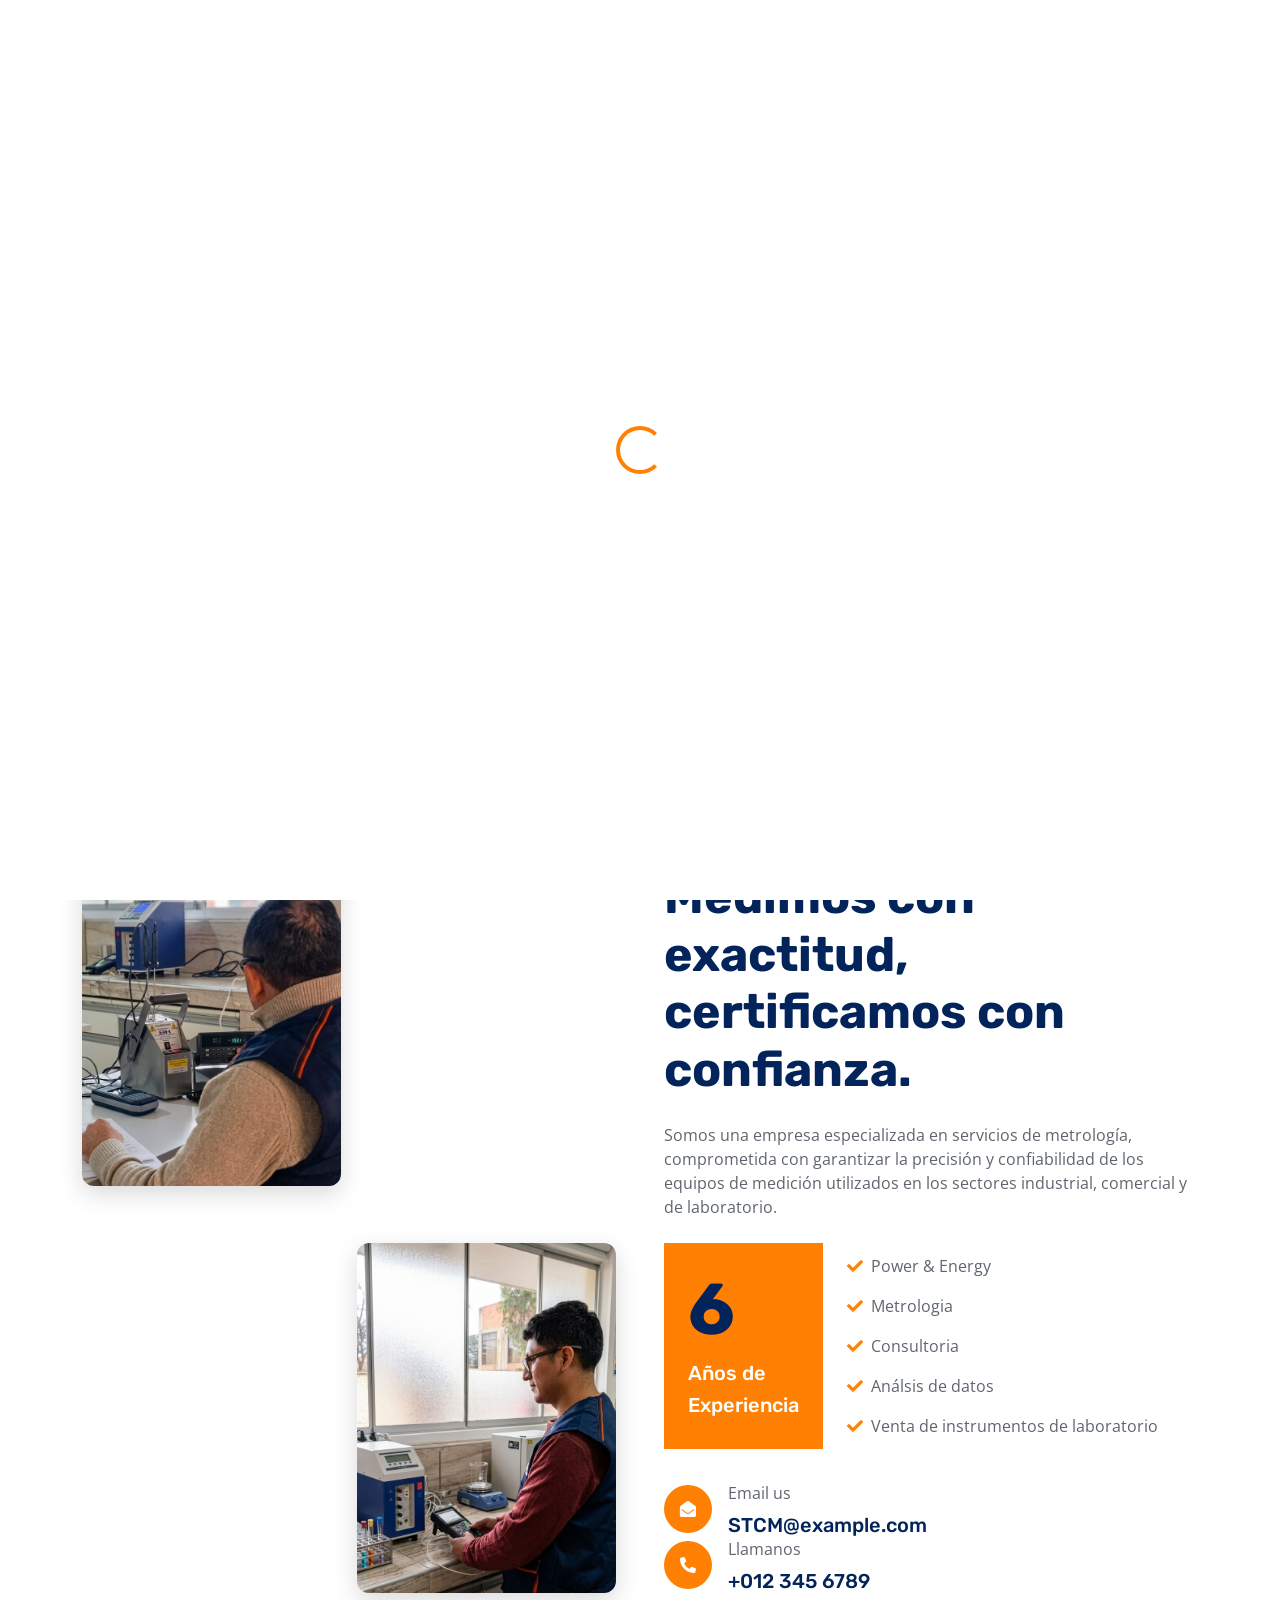
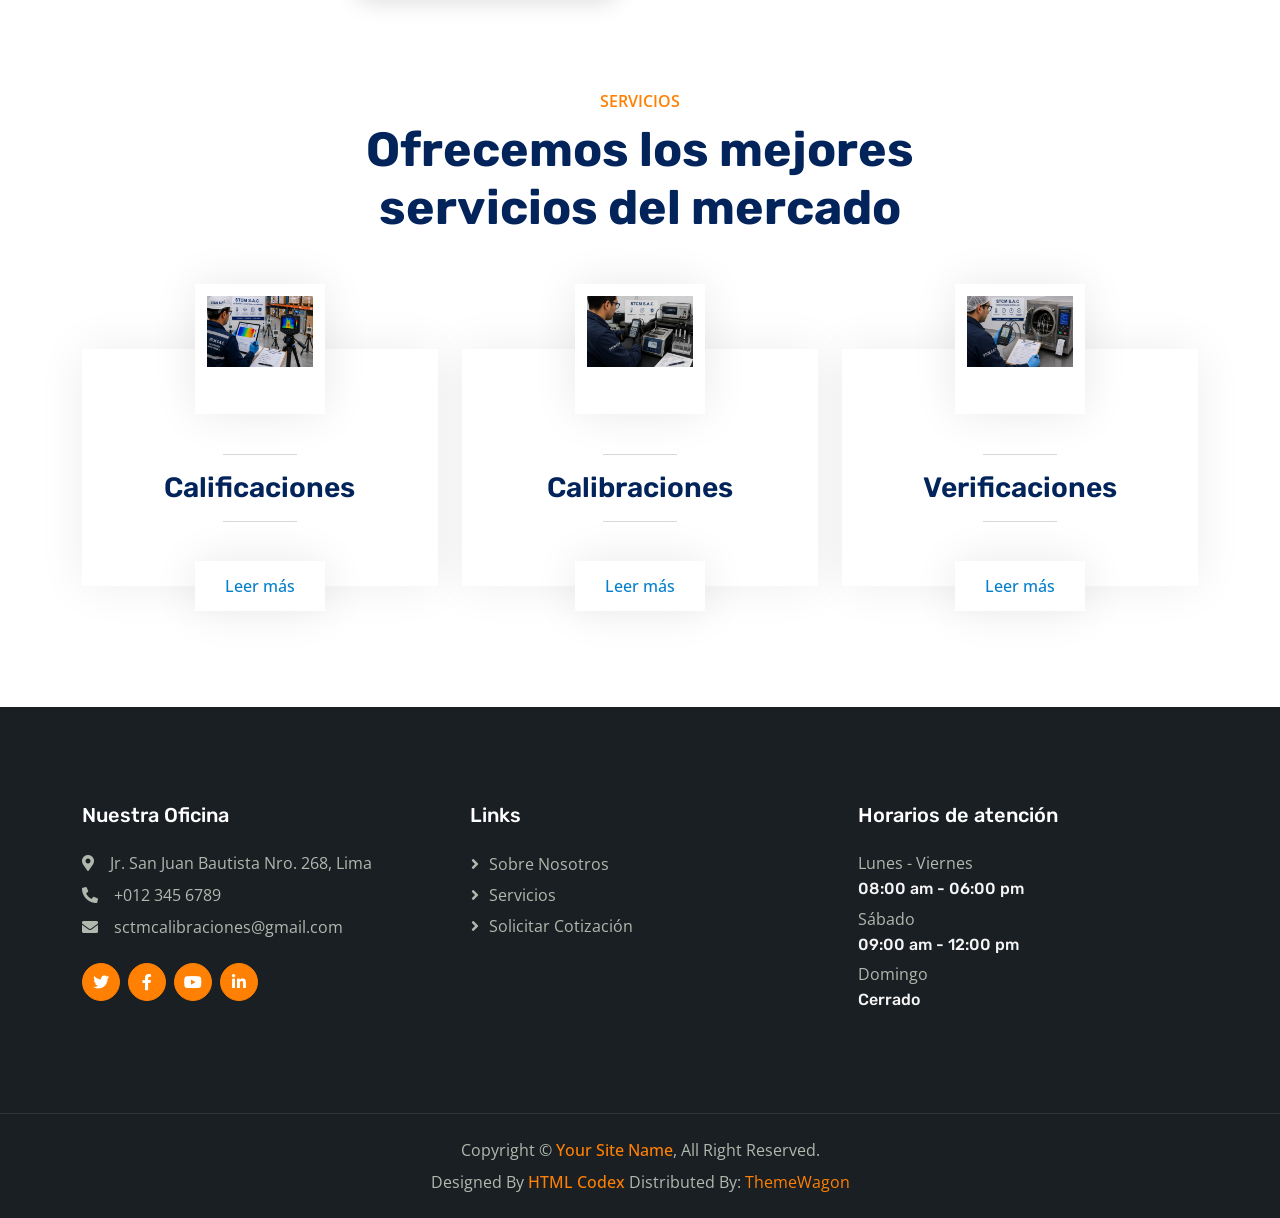
==== commit f2c7ccb5: "Agregando index.html y todos los assets a la raiz" ====
--- a/index.html
+++ b/index.html
@@ -3,7 +3,7 @@
 
 <head>
     <meta charset="utf-8">
-    <title>Industro - Industrial HTML Template</title>
+    <title>STCM </title>
     <meta content="width=device-width, initial-scale=1.0" name="viewport">
     <meta content="" name="keywords">
     <meta content="" name="description">
@@ -51,18 +51,18 @@
 
     /* ========== COLOR AZUL (FONDOS) ========== */
     .bg-primary {
-        background-color: var(--azul-stcm) !important;
+        background-color: var(--secondary) !important;
     }
 
     /* ========== FORZAR COLOR NARANJA EN MENÚ ========== */
     /* Esto anula el efecto de navbar-dark */
     .navbar-dark .navbar-nav .nav-link {
-        color: var(--naranja-stcm) !important;
+        color: var(--primary) !important;
     }
 
     .navbar-dark .navbar-nav .nav-link:hover,
     .navbar-dark .navbar-nav .nav-link.active {
-        color: var(--naranja-stcm) !important;
+        color: var(--primary) !important;
         opacity: 0.8;
     }
 
@@ -70,13 +70,13 @@
     .text-primary,
     .facts .text-primary,
     .project-title h5 {
-        color: var(--naranja-stcm) !important;
+        color: var(--primary) !important;
     }
 
     /* Botones principales en naranja */
     .btn-primary {
-        background-color: var(--naranja-stcm) !important;
-        border-color: var(--naranja-stcm) !important;
+        background-color: var(--primary) !important;
+        border-color: var(--primary) !important;
     }
 
     .btn-primary:hover {
@@ -87,52 +87,52 @@
     /* Iconos y cuadros con fondo primario */
     .btn-square.bg-primary,
     .flex-shrink-0.bg-primary {
-        background-color: var(--naranja-stcm) !important;
+        background-color: var(--primary) !important;
     }
 
     /* Botón de reproducción de video */
     .btn-play:hover {
-        background-color: var(--naranja-stcm) !important;
+        background-color: var(--primary) !important;
     }
 
     /* Redes sociales en equipo */
     .team-social .btn-dark:hover {
-        background-color: var(--naranja-stcm) !important;
+        background-color: var(--primary) !important;
     }
 
     /* Botón volver arriba */
     .back-to-top:hover {
-        background-color: var(--naranja-stcm) !important;
+        background-color: var(--primary) !important;
     }
 
     /* Enlaces en copyright */
     .copyright a {
-        color: var(--naranja-stcm) !important;
+        color: var(--primary) !important;
     }
     
     .copyright a:hover {
-        color: var(--azul-stcm) !important;
+        color: var(--secondary) !important;
     }
 
     /* Bordes primarios */
     .border-primary {
-        border-color: var(--naranja-stcm) !important;
+        border-color: var(--primary) !important;
     }
 
     /* Testimonios */
     .testimonial-item .btn-square.bg-primary {
-        background-color: var(--naranja-stcm) !important;
+        background-color: var(--primary) !important;
     }
 
     /* Botón "Read More" en servicios */
     .service-item .btn-light {
-        color: var(--azul-stcm) !important;
+        color: var(--secondary) !important;
     }
     
     .service-item .btn-light:hover {
-        background-color: var(--naranja-stcm) !important;
+        background-color: var(--primary) !important;
         color: white !important;
-        border-color: var(--naranja-stcm) !important;
+        border-color: var(--primary) !important;
     }
 
     /* Forzar texto STCM en gris */
@@ -147,6 +147,55 @@
 
     .bg-dark {
         background-color: #1a1f24 !important;
+    }
+
+    /* ========== IMÁGENES "SOBRE NOSOTROS" (prole1 / prole2) ========== */
+    .about-img {
+        width: 100%;
+        height: 350px;
+        object-fit: cover;
+        border-radius: 12px;
+        box-shadow: 0 8px 24px rgba(0, 0, 0, 0.15);
+    }
+
+    @media (max-width: 991.98px) {
+        .about-img {
+            height: 260px;
+        }
+    }
+
+    /* ========== NOMBRE DE LA EMPRESA EN LA FRANJA CELESTE ========== */
+    .stcm-nav-name {
+        color: #ffffff;
+        font-size: 26px;
+        font-weight: 700;
+        letter-spacing: 0.5px;
+        margin-left: 40px;
+        white-space: nowrap;
+        text-shadow: 0 1px 3px rgba(0, 0, 0, 0.3);
+    }
+
+    /* ========== OVERLAY PARA LEGIBILIDAD DEL CAROUSEL ========== */
+    #header-carousel .carousel-item {
+        position: relative;
+    }
+
+    #header-carousel .carousel-item::after {
+        content: "";
+        position: absolute;
+        inset: 0;
+        background: linear-gradient(to right, rgba(0, 0, 0, 0.75), rgba(0, 0, 0, 0.25));
+        z-index: 1;
+    }
+
+    #header-carousel .carousel-caption {
+        z-index: 2;
+    }
+
+    /* Mantener las flechas del carousel por encima del overlay */
+    #header-carousel .carousel-control-prev,
+    #header-carousel .carousel-control-next {
+        z-index: 3;
     }
 </style>
 
@@ -210,17 +259,18 @@
 <nav class="navbar navbar-expand-lg bg-primary sticky-top py-0 pe-5">
     <a href="index.html" class="navbar-brand ps-5 me-0 d-flex align-items-center" 
        style="background-color: white; 
-              padding: 10px 60px 10px 20px;
+              padding: 10px 70px 10px 20px;
               min-height: 80px;">
         <img src="reallogo.png" alt="STCM Logo" style="height: 50px; width: auto; margin-right: 12px;">
         <h1 class="m-0 stcm-font" style="font-family: 'Arial Paneuropean Rounded Bold', 'Arial Rounded MT Bold', 'Montserrat', sans-serif; font-weight: 800; letter-spacing: 1px;">STCM</h1>
     </a>
+    <span class="stcm-nav-name d-none d-lg-block">SERVICIOS TECNOLÓGICOS Y CONSULTORÍA MULTISECTORIAL PERÚ S.A.C</span>
     <button type="button" class="navbar-toggler me-0" data-bs-toggle="collapse" data-bs-target="#navbarCollapse">
         <span class="navbar-toggler-icon"></span>
     </button>
     <div class="collapse navbar-collapse" id="navbarCollapse">
         <div class="navbar-nav ms-auto p-4 p-lg-0">
-            <a href="index.html" class="nav-item nav-link active">Hogar</a>
+            <a href="index.html" class="nav-item nav-link active">Inicio</a>
             <a href="about.html" class="nav-item nav-link">Sobre nosotros</a>
             <a href="service.html" class="nav-item nav-link">Servicios</a>
         </div>
@@ -240,9 +290,16 @@
                         <div class="container">
                             <div class="row justify-content-center">
                                 <div class="col-lg-10 text-start">
+<<<<<<< HEAD
+                                    <p class="fs-5 fw-medium text-primary text-uppercase animated slideInRight">Metrología de precisión para tu industria</p>
+                                    <h1 class="display-3 text-white mb-4 animated slideInRight">Medimos con exactitud, certificamos con confianza</h1>
+                                    <p class="fs-5 text-white mb-5 animated slideInRight" style="max-width: 700px;">Calibración, calificación y verificación de equipos de medición con trazabilidad y resultados confiables para los sectores industrial, comercial y de laboratorio.</p>
+                                    <a href="contact.html" class="btn btn-primary py-3 px-5 animated slideInRight">Solicitar cotización</a>
+=======
                                     <p class="fs-5 fw-medium text-primary text-uppercase animated slideInRight">5 AÑOS DE EXPERIENCIA</p>
                                     <h1 class="display-1 text-white mb-5 animated slideInRight">Servicios Tecnologicos y Consultoria Multisectorial</h1>
                                     <a href="" class="btn btn-primary py-3 px-5 animated slideInRight">Explore More</a>
+>>>>>>> 885127bff181aadb65a979973269a87b4c4ac394
                                 </div>
                             </div>
                         </div>
@@ -254,10 +311,17 @@
                         <div class="container">
                             <div class="row justify-content-center">
                                 <div class="col-lg-10 text-start">
+<<<<<<< HEAD
+                                    <p class="fs-5 fw-medium text-primary text-uppercase animated slideInRight">Calibraciones con trazabilidad</p>
+                                    <h1 class="display-3 text-white mb-4 animated slideInRight">Precisión que impulsa la calidad de tus procesos</h1>
+                                    <p class="fs-5 text-white mb-5 animated slideInRight" style="max-width: 700px;">Aseguramos la exactitud de tus instrumentos de temperatura, presión, masa y equipos eléctricos, respaldados por patrones de referencia confiables.</p>
+                                    <a href="service.html" class="btn btn-primary py-3 px-5 animated slideInRight">Conoce nuestros servicios</a>
+=======
                                     <p class="fs-5 fw-medium text-primary text-uppercase animated slideInRight">5 Años
                                         de Experiencia en el Campo</p>
                                     <h1 class="display-1 text-white mb-5 animated slideInRight">La mejor empresa de calibraciones</h1>
                                     <a href="" class="btn btn-primary py-3 px-5 animated slideInRight">Explore More</a>
+>>>>>>> 885127bff181aadb65a979973269a87b4c4ac394
                                 </div>
                             </div>
                         </div>
@@ -284,10 +348,10 @@
                 <div class="col-lg-6">
                     <div class="row gx-3 h-100">
                         <div class="col-6 align-self-start wow fadeInUp" data-wow-delay="0.1s">
-                            <img class="img-fluid" src="prole1.jpeg">
+                            <img class="img-fluid about-img" src="prole1.png">
                         </div>
                         <div class="col-6 align-self-end wow fadeInDown" data-wow-delay="0.1s">
-                            <img class="img-fluid" src="prole2.jpeg">
+                            <img class="img-fluid about-img" src="prole2.png">
                         </div>
                     </div>
                 </div>
@@ -490,7 +554,7 @@
                                 <p class="text-white mb-0">Realizamos la calificación de equipos e instalaciones mediante protocolos documentados que verifican su correcto desempeño y aptitud para el uso previsto.</p>
                             </div>
                         </div>
-                        <a class="btn btn-light" href="">Leer más</a>
+                        <a class="btn btn-light" href="service.html">Leer más</a>
                     </div>
                 </div>
                 <div class="col-md-6 col-lg-4 wow fadeInUp" data-wow-delay="0.3s">
@@ -509,7 +573,7 @@
                                 <p class="text-white mb-0">Determinamos el error de los instrumentos de medición mediante comparación con patrones de referencia, asegurando la exactitud de sus mediciones.</p>
                             </div>
                         </div>
-                        <a class="btn btn-light" href="">Leer más</a>
+                        <a class="btn btn-light" href="service.html">Leer más</a>
                     </div>
                 </div>
                 <div class="col-md-6 col-lg-4 wow fadeInUp" data-wow-delay="0.5s">
@@ -528,7 +592,7 @@
                                 <p class="text-white mb-0">Comprobamos que los instrumentos y equipos de medición cumplen con los requisitos técnicos y las especificaciones establecidas para su correcto funcionamiento.</p>
                             </div>
                         </div>
-                        <a class="btn btn-light" href="">Leer más</a>
+                        <a class="btn btn-light" href="service.html">Leer más</a>
                     </div>
                 </div>
             </div>
--- a/css/style.css
+++ b/css/style.css
@@ -1,9 +1,9 @@
 /********** Template CSS **********/
 :root {
-    --primary: #FF5E14;
-    --secondary: #5F656F;
+    --primary: #ff8002;
+    --secondary: #057fca;
     --light: #F5F5F5;
-    --dark: #02245B;
+    --dark: #057fca;
 }
 
 .back-to-top {
@@ -151,15 +151,16 @@
 .navbar .navbar-nav .nav-link {
     margin-right: 35px;
     padding: 20px 0;
-    color: var(--dark);
+    color: #222 !important;
     font-size: 18px;
     font-weight: 500;
     outline: none;
+    transition: .3s;
 }
 
 .navbar .navbar-nav .nav-link:hover,
 .navbar .navbar-nav .nav-link.active {
-    color: var(--primary);
+    color: var(--primary) !important;
 }
 
 .navbar .dropdown-toggle::after {
@@ -712,4 +713,15 @@
 .copyright {
     color: #B0B9AE;
     border-top: 1px solid rgba(255, 255, 255, .1);
+}
+
+.logo-grande{
+    max-height: 110px !important;
+}
+
+.team-photo-main{
+    width: 200px !important;
+    height: auto;
+    display: block;
+    margin: 0 auto;
 }
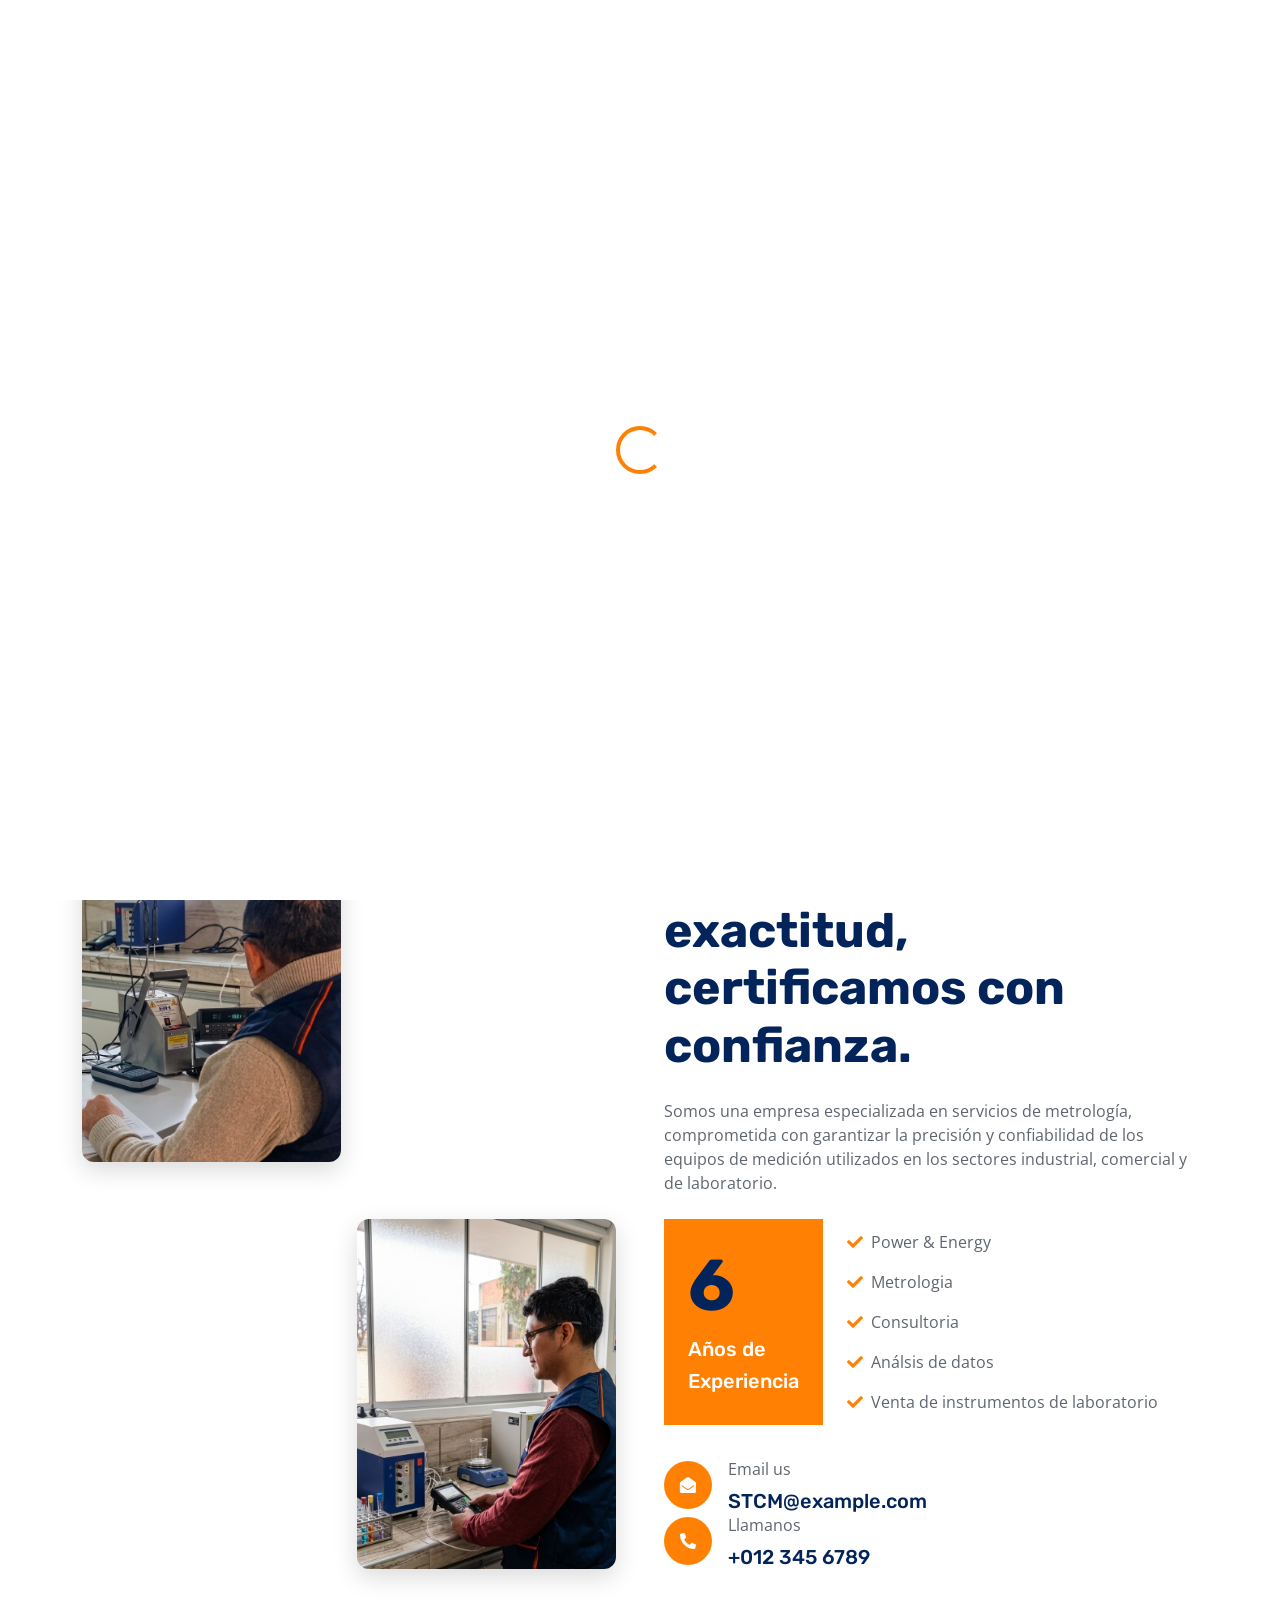
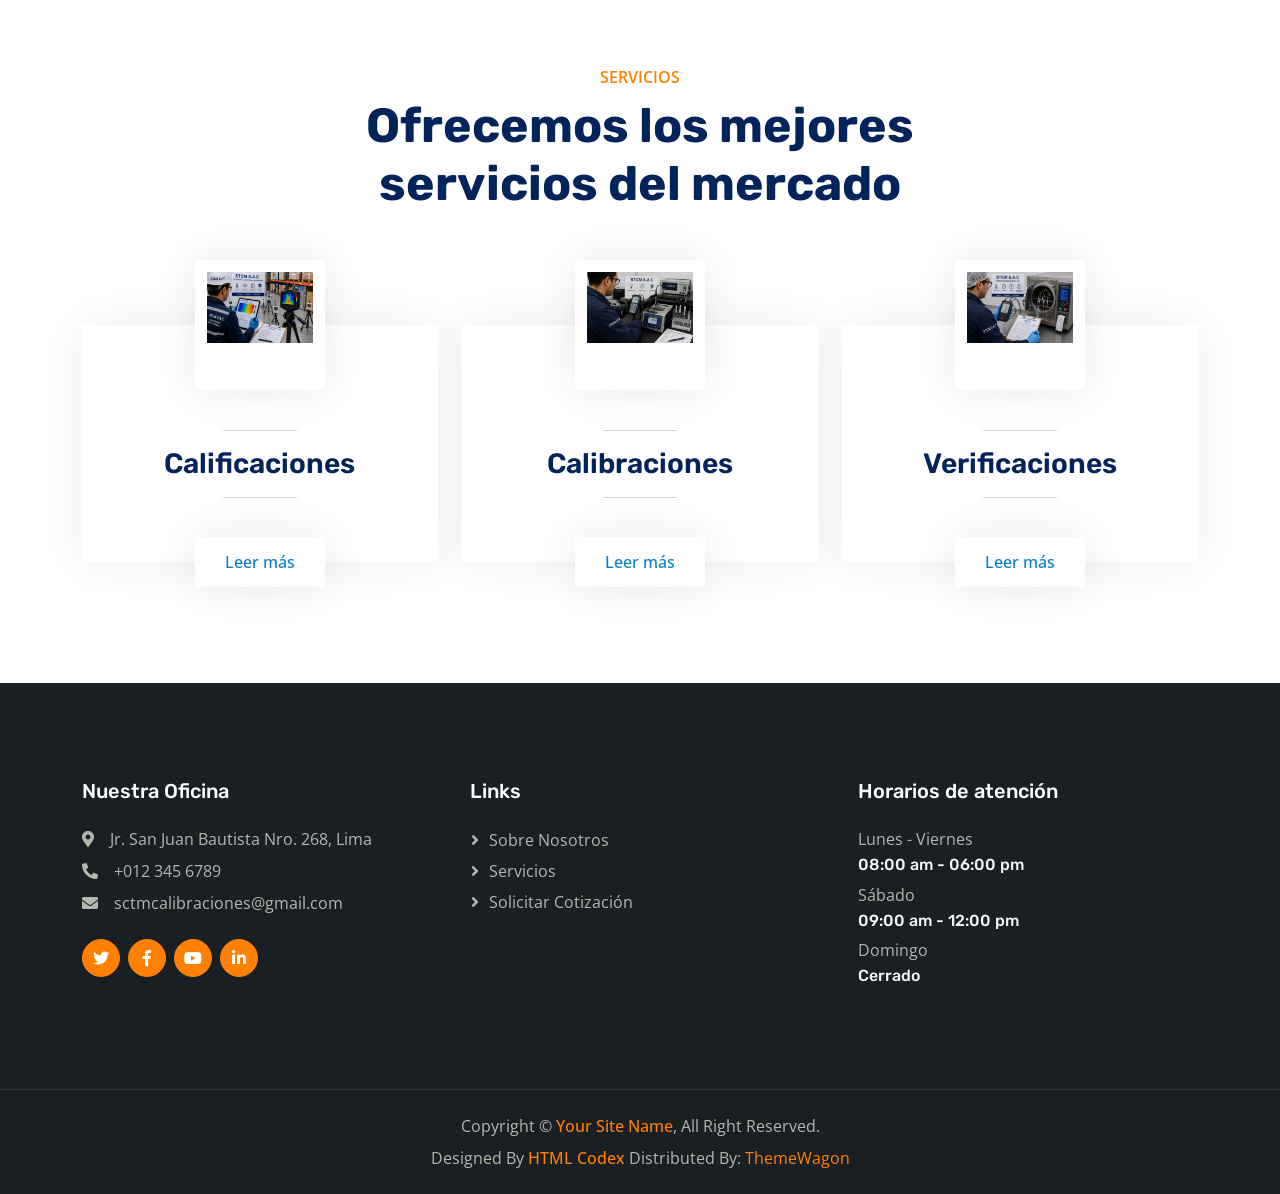
==== commit 0b1591d4: "2 changue" ====
--- a/index.html
+++ b/index.html
@@ -251,7 +251,7 @@
         </div>
 
     </div>
-</div>-->
+</div>
 <!-- Topbar End -->
 
 
@@ -295,7 +295,6 @@
                                     <h1 class="display-3 text-white mb-4 animated slideInRight">Medimos con exactitud, certificamos con confianza</h1>
                                     <p class="fs-5 text-white mb-5 animated slideInRight" style="max-width: 700px;">Calibración, calificación y verificación de equipos de medición con trazabilidad y resultados confiables para los sectores industrial, comercial y de laboratorio.</p>
                                     <a href="contact.html" class="btn btn-primary py-3 px-5 animated slideInRight">Solicitar cotización</a>
-=======
                                     <p class="fs-5 fw-medium text-primary text-uppercase animated slideInRight">5 AÑOS DE EXPERIENCIA</p>
                                     <h1 class="display-1 text-white mb-5 animated slideInRight">Servicios Tecnologicos y Consultoria Multisectorial</h1>
                                     <a href="" class="btn btn-primary py-3 px-5 animated slideInRight">Explore More</a>
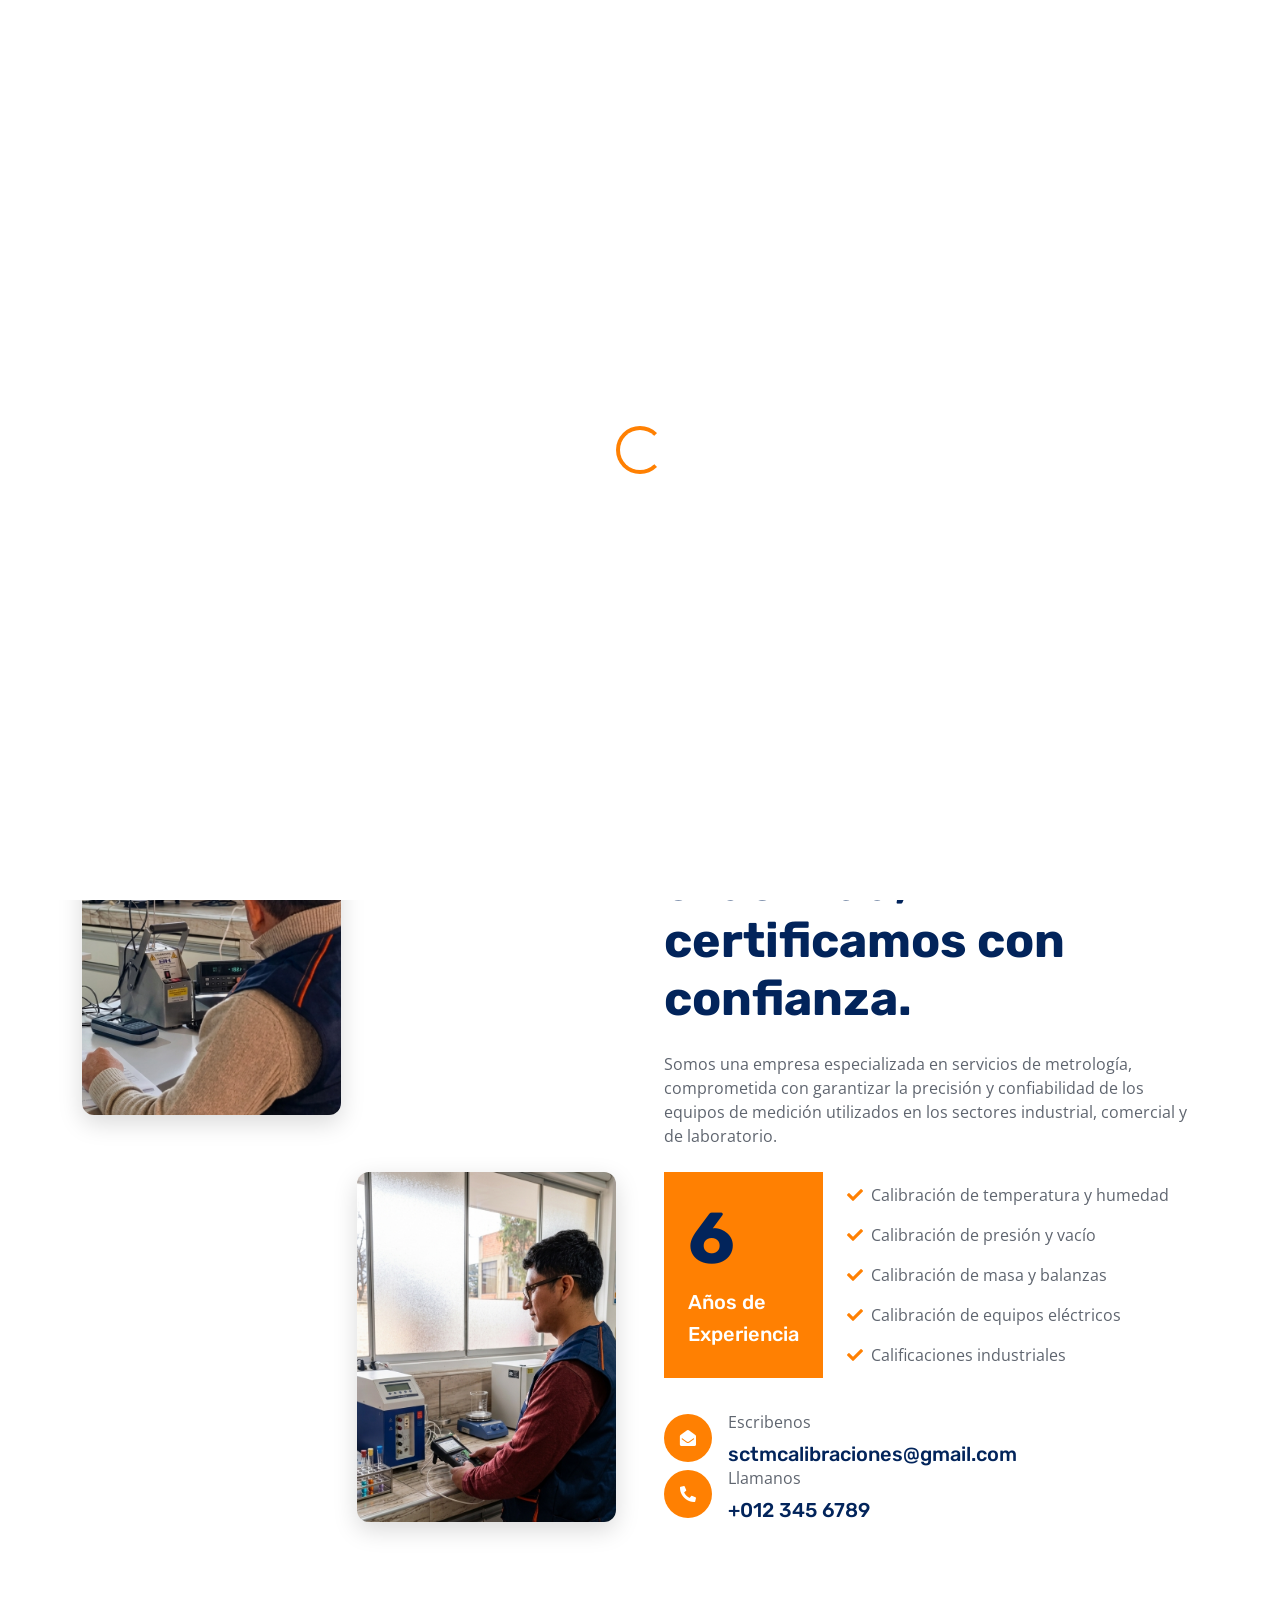
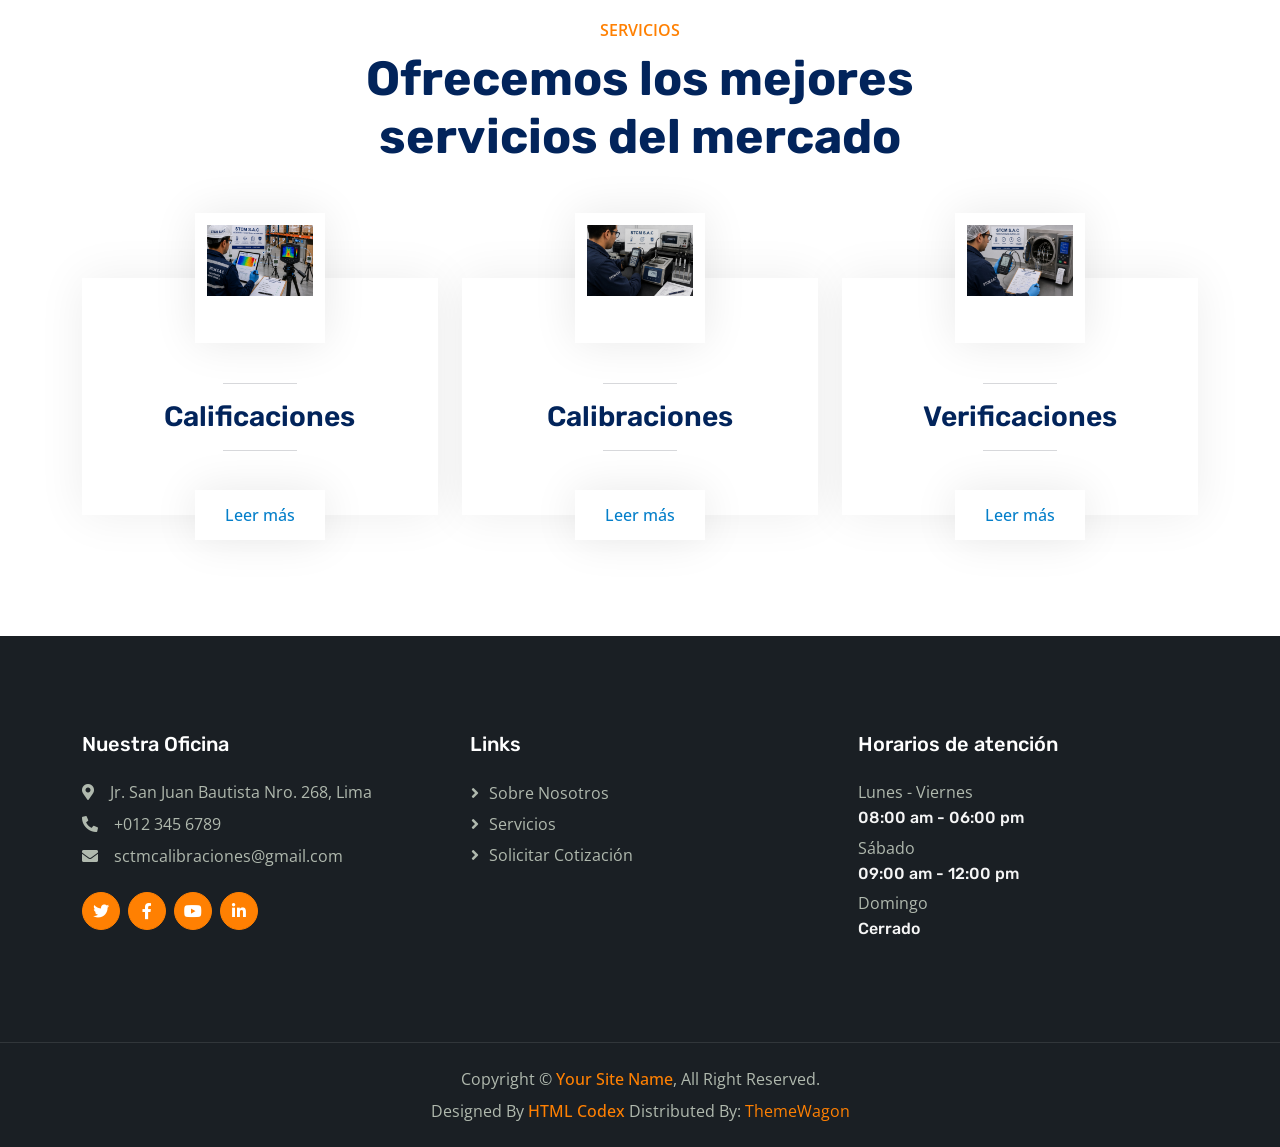
==== commit 81df6737: "1" ====
--- a/index.html
+++ b/index.html
@@ -210,48 +210,26 @@
     <!-- Spinner End -->
 
 
-<!-- Topbar Start -->
-<div class="container-fluid bg-white px-0">
+    <!-- Topbar Start -->
+ <!--<div class="container-fluid bg-dark px-0">
     <div class="row g-0 d-none d-lg-flex">
-
         <div class="col-lg-6 ps-5 text-start">
-            <div class="h-100 d-inline-flex align-items-center text-dark">
-
+            <div class="h-100 d-inline-flex align-items-center text-white">
                 <span>Síguenos:</span>
-
-                <a class="btn btn-link text-dark" href="">
-                    <i class="fab fa-facebook-f"></i>
-                </a>
-
-                <a class="btn btn-link text-dark" href="">
-                    <i class="fab fa-twitter"></i>
-                </a>
-
-                <a class="btn btn-link text-dark" href="">
-                    <i class="fab fa-linkedin-in"></i>
-                </a>
-
-                <a class="btn btn-link text-dark" href="">
-                    <i class="fab fa-instagram"></i>
-                </a>
-
-            </div>
-        </div>
-
+                <a class="btn btn-link text-light" href=""><i class="fab fa-facebook-f"></i></a>
+                <a class="btn btn-link text-light" href=""><i class="fab fa-twitter"></i></a>
+                <a class="btn btn-link text-light" href=""><i class="fab fa-linkedin-in"></i></a>
+                <a class="btn btn-link text-light" href=""><i class="fab fa-instagram"></i></a>
+            </div>
+        </div>
         <div class="col-lg-6 text-end">
-            <div class="h-100 topbar-right d-inline-flex align-items-center text-dark py-2 px-5">
-
-                <span class="fs-5 fw-bold me-2">
-                    <i class="fa fa-phone-alt me-2"></i>Llámanos:
-                </span>
-
+            <div class="h-100 topbar-right d-inline-flex align-items-center text-white py-2 px-5">
+                <span class="fs-5 fw-bold me-2"><i class="fa fa-phone-alt me-2"></i>Llámanos:</span>
                 <span class="fs-5 fw-bold">+012 345 6789</span>
-
-            </div>
-        </div>
-
-    </div>
-</div>
+            </div>
+        </div>
+    </div>
+</div>-->
 <!-- Topbar End -->
 
 
@@ -290,15 +268,10 @@
                         <div class="container">
                             <div class="row justify-content-center">
                                 <div class="col-lg-10 text-start">
-<<<<<<< HEAD
                                     <p class="fs-5 fw-medium text-primary text-uppercase animated slideInRight">Metrología de precisión para tu industria</p>
                                     <h1 class="display-3 text-white mb-4 animated slideInRight">Medimos con exactitud, certificamos con confianza</h1>
                                     <p class="fs-5 text-white mb-5 animated slideInRight" style="max-width: 700px;">Calibración, calificación y verificación de equipos de medición con trazabilidad y resultados confiables para los sectores industrial, comercial y de laboratorio.</p>
                                     <a href="contact.html" class="btn btn-primary py-3 px-5 animated slideInRight">Solicitar cotización</a>
-                                    <p class="fs-5 fw-medium text-primary text-uppercase animated slideInRight">5 AÑOS DE EXPERIENCIA</p>
-                                    <h1 class="display-1 text-white mb-5 animated slideInRight">Servicios Tecnologicos y Consultoria Multisectorial</h1>
-                                    <a href="" class="btn btn-primary py-3 px-5 animated slideInRight">Explore More</a>
->>>>>>> 885127bff181aadb65a979973269a87b4c4ac394
                                 </div>
                             </div>
                         </div>
@@ -310,17 +283,10 @@
                         <div class="container">
                             <div class="row justify-content-center">
                                 <div class="col-lg-10 text-start">
-<<<<<<< HEAD
                                     <p class="fs-5 fw-medium text-primary text-uppercase animated slideInRight">Calibraciones con trazabilidad</p>
                                     <h1 class="display-3 text-white mb-4 animated slideInRight">Precisión que impulsa la calidad de tus procesos</h1>
                                     <p class="fs-5 text-white mb-5 animated slideInRight" style="max-width: 700px;">Aseguramos la exactitud de tus instrumentos de temperatura, presión, masa y equipos eléctricos, respaldados por patrones de referencia confiables.</p>
                                     <a href="service.html" class="btn btn-primary py-3 px-5 animated slideInRight">Conoce nuestros servicios</a>
-=======
-                                    <p class="fs-5 fw-medium text-primary text-uppercase animated slideInRight">5 Años
-                                        de Experiencia en el Campo</p>
-                                    <h1 class="display-1 text-white mb-5 animated slideInRight">La mejor empresa de calibraciones</h1>
-                                    <a href="" class="btn btn-primary py-3 px-5 animated slideInRight">Explore More</a>
->>>>>>> 885127bff181aadb65a979973269a87b4c4ac394
                                 </div>
                             </div>
                         </div>
@@ -366,11 +332,11 @@
                             <h5 class="text-white">Experiencia</h5>
                         </div>
                         <div class="ms-4">
-                            <p><i class="fa fa-check text-primary me-2"></i>Power & Energy</p>
-                            <p><i class="fa fa-check text-primary me-2"></i>Metrologia</p>
-                            <p><i class="fa fa-check text-primary me-2"></i>Consultoria</p>
-                            <p><i class="fa fa-check text-primary me-2"></i>Análsis de datos</p>
-                            <p class="mb-0"><i class="fa fa-check text-primary me-2"></i>Venta de instrumentos de laboratorio</p>
+                            <p><i class="fa fa-check text-primary me-2"></i>Calibración de temperatura y humedad</p>
+                            <p><i class="fa fa-check text-primary me-2"></i>Calibración de presión y vacío</p>
+                            <p><i class="fa fa-check text-primary me-2"></i>Calibración de masa y balanzas</p>
+                            <p><i class="fa fa-check text-primary me-2"></i>Calibración de equipos eléctricos</p>
+                            <p class="mb-0"><i class="fa fa-check text-primary me-2"></i>Calificaciones industriales</p>
                         </div>
                     </div>
                     <div class="row pt-2">
@@ -380,8 +346,8 @@
                                     <i class="fa fa-envelope-open text-white"></i>
                                 </div>
                                 <div class="ms-3">
-                                    <p class="mb-2">Email us</p>
-                                    <h5 class="mb-0">STCM@example.com</h5>
+                                    <p class="mb-2">Escribenos</p>
+                                    <h5 class="mb-0">sctmcalibraciones@gmail.com</h5>
                                 </div>
                             </div>
                         </div>
@@ -410,15 +376,15 @@
             <div class="col-md-6 col-xl-3 wow fadeIn" data-wow-delay="0.1s">
                 <div class="text-center border p-5">
                     <i class="fa fa-certificate fa-3x text-white mb-3"></i>
-                    <h1 class="display-2 text-primary mb-0" data-toggle="counter-up">5</h1>
-                    <span class="fs-5 fw-semi-bold text-white">Años de Experiencia</span>
+                    <h1 class="display-2 text-primary mb-0" data-toggle="counter-up">25</h1>
+                    <span class="fs-5 fw-semi-bold text-white">Years Experience</span>
                 </div>
             </div>
             <div class="col-md-6 col-xl-3 wow fadeIn" data-wow-delay="0.3s">
                 <div class="text-center border p-5">
                     <i class="fa fa-users-cog fa-3x text-white mb-3"></i>
                     <h1 class="display-2 text-primary mb-0" data-toggle="counter-up">135</h1>
-                    <span class="fs-5 fw-semi-bold text-white">Nuestro Equipo</span>
+                    <span class="fs-5 fw-semi-bold text-white">Team Members</span>
                 </div>
             </div>
             <div class="col-md-6 col-xl-3 wow fadeIn" data-wow-delay="0.5s">
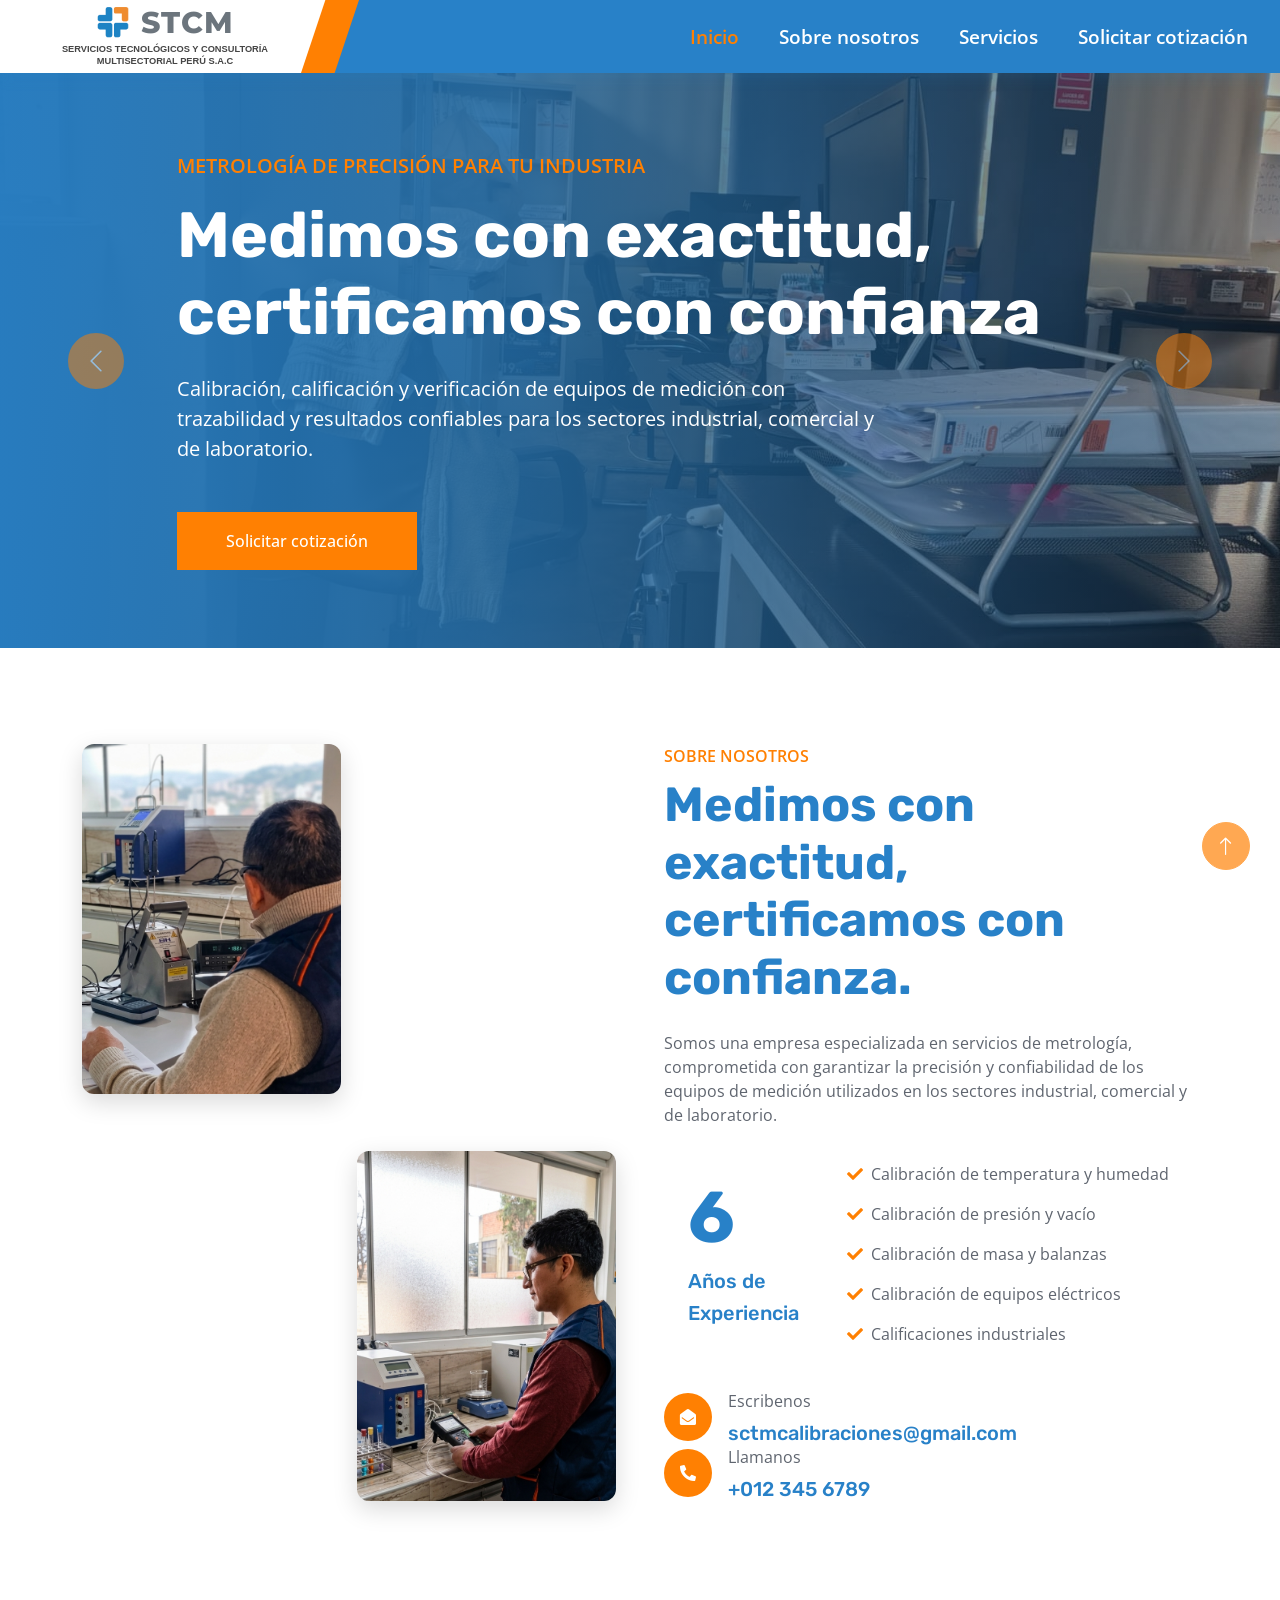
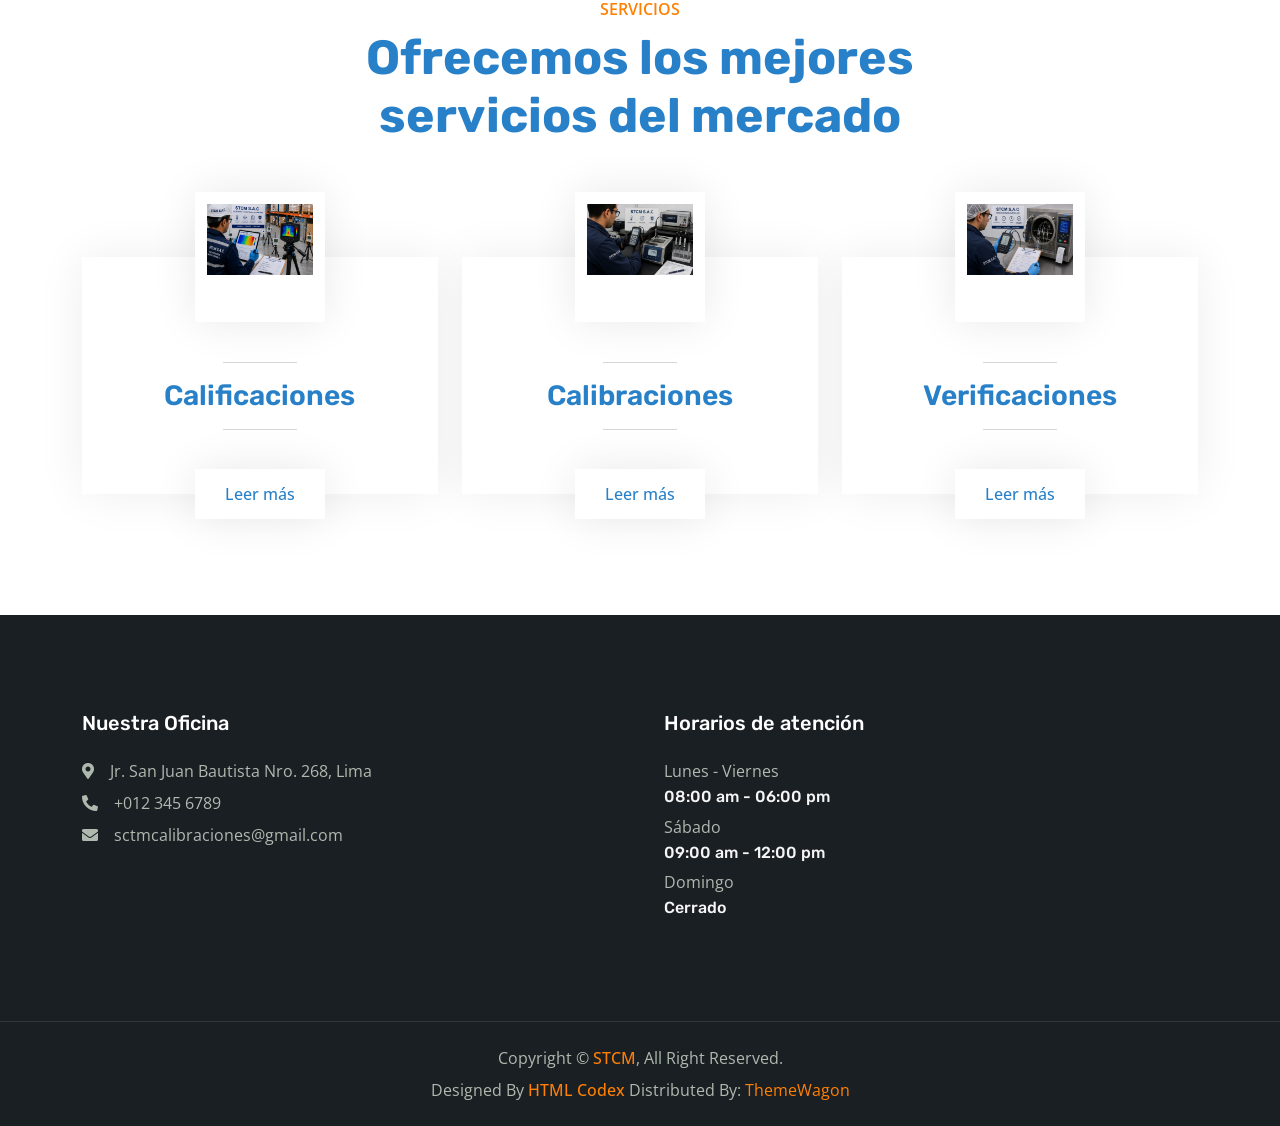
==== commit bb7a2520: "Reorganiza y actualiza el sitio web de STCM" ====
--- a/index.html
+++ b/index.html
@@ -1,5 +1,5 @@
 <!DOCTYPE html>
-<html lang="en">
+<html lang="es">
 
 <head>
     <meta charset="utf-8">
@@ -8,262 +8,79 @@
     <meta content="" name="keywords">
     <meta content="" name="description">
 
-    <!-- Favicon -->
-    <link href="img/favicon.ico" rel="icon">
-
-    <!-- Google Web Fonts -->
+    <!-- Identidad visual: icono mostrado por el navegador -->
+    <link href="assets/images/brand/logo.png" rel="icon">
+
+    <!-- Tipografías externas utilizadas por el sitio -->
     <link rel="preconnect" href="https://fonts.googleapis.com">
     <link rel="preconnect" href="https://fonts.gstatic.com" crossorigin>
     <link
         href="https://fonts.googleapis.com/css2?family=Open+Sans:wght@400;500;600&family=Rubik:wght@500;600;700&display=swap"
         rel="stylesheet">
 
-    <!-- Icon Font Stylesheet -->
+    <!-- Iconos externos de Font Awesome y Bootstrap Icons -->
     <link href="https://cdnjs.cloudflare.com/ajax/libs/font-awesome/5.10.0/css/all.min.css" rel="stylesheet">
     <link href="https://cdn.jsdelivr.net/npm/bootstrap-icons@1.4.1/font/bootstrap-icons.css" rel="stylesheet">
 
-    <!-- Libraries Stylesheet -->
-    <link href="lib/animate/animate.min.css" rel="stylesheet">
-    <link href="lib/owlcarousel/assets/owl.carousel.min.css" rel="stylesheet">
-
-    <!-- Customized Bootstrap Stylesheet -->
-    <link href="css/bootstrap.min.css" rel="stylesheet">
-
-    <!-- Template Stylesheet -->
-    <link href="css/style.css" rel="stylesheet">
-
-    <style>
-    /* ========== FUENTE PERSONALIZADA PARA STCM ========== */
-    @import url('https://fonts.googleapis.com/css2?family=Montserrat:wght@700&display=swap');
-    
-    .stcm-font {
-        font-family: 'Arial Paneuropean Rounded Bold', 'Arial Rounded MT Bold', 'Montserrat', sans-serif;
-        font-weight: 800;
-        letter-spacing: 1px;
-    }
-
-    /* ========== COLORES PRINCIPALES ========== */
-    :root {
-        --azul-stcm: #057fca;
-        --naranja-stcm: #ff8002;
-        --gris-stcm: #6c757d;
-    }
-
-    /* ========== COLOR AZUL (FONDOS) ========== */
-    .bg-primary {
-        background-color: var(--secondary) !important;
-    }
-
-    /* ========== FORZAR COLOR NARANJA EN MENÚ ========== */
-    /* Esto anula el efecto de navbar-dark */
-    .navbar-dark .navbar-nav .nav-link {
-        color: var(--primary) !important;
-    }
-
-    .navbar-dark .navbar-nav .nav-link:hover,
-    .navbar-dark .navbar-nav .nav-link.active {
-        color: var(--primary) !important;
-        opacity: 0.8;
-    }
-
-    /* ========== COLOR NARANJA (TEXTOS Y DESTACADOS) ========== */
-    .text-primary,
-    .facts .text-primary,
-    .project-title h5 {
-        color: var(--primary) !important;
-    }
-
-    /* Botones principales en naranja */
-    .btn-primary {
-        background-color: var(--primary) !important;
-        border-color: var(--primary) !important;
-    }
-
-    .btn-primary:hover {
-        background-color: #e67300 !important;
-        border-color: #e67300 !important;
-    }
-
-    /* Iconos y cuadros con fondo primario */
-    .btn-square.bg-primary,
-    .flex-shrink-0.bg-primary {
-        background-color: var(--primary) !important;
-    }
-
-    /* Botón de reproducción de video */
-    .btn-play:hover {
-        background-color: var(--primary) !important;
-    }
-
-    /* Redes sociales en equipo */
-    .team-social .btn-dark:hover {
-        background-color: var(--primary) !important;
-    }
-
-    /* Botón volver arriba */
-    .back-to-top:hover {
-        background-color: var(--primary) !important;
-    }
-
-    /* Enlaces en copyright */
-    .copyright a {
-        color: var(--primary) !important;
-    }
-    
-    .copyright a:hover {
-        color: var(--secondary) !important;
-    }
-
-    /* Bordes primarios */
-    .border-primary {
-        border-color: var(--primary) !important;
-    }
-
-    /* Testimonios */
-    .testimonial-item .btn-square.bg-primary {
-        background-color: var(--primary) !important;
-    }
-
-    /* Botón "Read More" en servicios */
-    .service-item .btn-light {
-        color: var(--secondary) !important;
-    }
-    
-    .service-item .btn-light:hover {
-        background-color: var(--primary) !important;
-        color: white !important;
-        border-color: var(--primary) !important;
-    }
-
-    /* Forzar texto STCM en gris */
-    .stcm-font {
-        color: var(--gris-stcm) !important;
-    }
-
-    /* Ajustes de contraste */
-    .text-dark {
-        color: #1e2a36 !important;
-    }
-
-    .bg-dark {
-        background-color: #1a1f24 !important;
-    }
-
-    /* ========== IMÁGENES "SOBRE NOSOTROS" (prole1 / prole2) ========== */
-    .about-img {
-        width: 100%;
-        height: 350px;
-        object-fit: cover;
-        border-radius: 12px;
-        box-shadow: 0 8px 24px rgba(0, 0, 0, 0.15);
-    }
-
-    @media (max-width: 991.98px) {
-        .about-img {
-            height: 260px;
-        }
-    }
-
-    /* ========== NOMBRE DE LA EMPRESA EN LA FRANJA CELESTE ========== */
-    .stcm-nav-name {
-        color: #ffffff;
-        font-size: 26px;
-        font-weight: 700;
-        letter-spacing: 0.5px;
-        margin-left: 40px;
-        white-space: nowrap;
-        text-shadow: 0 1px 3px rgba(0, 0, 0, 0.3);
-    }
-
-    /* ========== OVERLAY PARA LEGIBILIDAD DEL CAROUSEL ========== */
-    #header-carousel .carousel-item {
-        position: relative;
-    }
-
-    #header-carousel .carousel-item::after {
-        content: "";
-        position: absolute;
-        inset: 0;
-        background: linear-gradient(to right, rgba(0, 0, 0, 0.75), rgba(0, 0, 0, 0.25));
-        z-index: 1;
-    }
-
-    #header-carousel .carousel-caption {
-        z-index: 2;
-    }
-
-    /* Mantener las flechas del carousel por encima del overlay */
-    #header-carousel .carousel-control-prev,
-    #header-carousel .carousel-control-next {
-        z-index: 3;
-    }
-</style>
+    <!-- Estilos de animaciones y carruseles de terceros -->
+    <link href="assets/vendor/animate/animate.min.css" rel="stylesheet">
+
+    <!-- Base visual de Bootstrap personalizada para STCM -->
+    <link href="assets/vendor/bootstrap/bootstrap.min.css" rel="stylesheet">
+
+    <!-- Estilos globales compartidos por todas las páginas -->
+    <link href="assets/css/main.css" rel="stylesheet">
+
+    <!-- Estilos exclusivos de esta página -->
+    <link href="assets/css/pages/home.css" rel="stylesheet">
 
 </head>
 
 <body>
-    <!-- Spinner Start -->
+    <!-- Cargador inicial: visible mientras termina de cargar la página -->
     <div id="spinner"
         class="show bg-white position-fixed translate-middle w-100 vh-100 top-50 start-50 d-flex align-items-center justify-content-center">
         <div class="spinner-border text-primary" role="status" style="width: 3rem; height: 3rem;"></div>
     </div>
-    <!-- Spinner End -->
-
-
-    <!-- Topbar Start -->
- <!--<div class="container-fluid bg-dark px-0">
-    <div class="row g-0 d-none d-lg-flex">
-        <div class="col-lg-6 ps-5 text-start">
-            <div class="h-100 d-inline-flex align-items-center text-white">
-                <span>Síguenos:</span>
-                <a class="btn btn-link text-light" href=""><i class="fab fa-facebook-f"></i></a>
-                <a class="btn btn-link text-light" href=""><i class="fab fa-twitter"></i></a>
-                <a class="btn btn-link text-light" href=""><i class="fab fa-linkedin-in"></i></a>
-                <a class="btn btn-link text-light" href=""><i class="fab fa-instagram"></i></a>
-            </div>
-        </div>
-        <div class="col-lg-6 text-end">
-            <div class="h-100 topbar-right d-inline-flex align-items-center text-white py-2 px-5">
-                <span class="fs-5 fw-bold me-2"><i class="fa fa-phone-alt me-2"></i>Llámanos:</span>
-                <span class="fs-5 fw-bold">+012 345 6789</span>
-            </div>
-        </div>
-    </div>
-</div>-->
-<!-- Topbar End -->
-
-
-    <!-- Navbar Start -->
-<nav class="navbar navbar-expand-lg bg-primary sticky-top py-0 pe-5">
-    <a href="index.html" class="navbar-brand ps-5 me-0 d-flex align-items-center" 
-       style="background-color: white; 
-              padding: 10px 70px 10px 20px;
-              min-height: 80px;">
-        <img src="reallogo.png" alt="STCM Logo" style="height: 50px; width: auto; margin-right: 12px;">
-        <h1 class="m-0 stcm-font" style="font-family: 'Arial Paneuropean Rounded Bold', 'Arial Rounded MT Bold', 'Montserrat', sans-serif; font-weight: 800; letter-spacing: 1px;">STCM</h1>
-    </a>
-    <span class="stcm-nav-name d-none d-lg-block">SERVICIOS TECNOLÓGICOS Y CONSULTORÍA MULTISECTORIAL PERÚ S.A.C</span>
-    <button type="button" class="navbar-toggler me-0" data-bs-toggle="collapse" data-bs-target="#navbarCollapse">
-        <span class="navbar-toggler-icon"></span>
-    </button>
-    <div class="collapse navbar-collapse" id="navbarCollapse">
-        <div class="navbar-nav ms-auto p-4 p-lg-0">
-            <a href="index.html" class="nav-item nav-link active">Inicio</a>
-            <a href="about.html" class="nav-item nav-link">Sobre nosotros</a>
-            <a href="service.html" class="nav-item nav-link">Servicios</a>
-        </div>
-        <a href="contact.html" class="btn btn-primary px-3 d-none d-lg-block" style="font-weight: bold;">Solicitar cotización</a>
-    </div>
-</nav>
-<!-- Navbar End -->
-
-
-    <!-- Carousel Start -->
+    <!-- Fin del cargador inicial -->
+
+
+    <!-- Navegación principal: marca, enlaces y llamada a cotización -->
+    <nav class="navbar navbar-expand-lg navbar-light site-header sticky-top">
+        <div class="site-header-inner">
+            <a href="index.html" class="navbar-brand site-brand" aria-label="STCM - Inicio">
+                <span class="site-brand-primary">
+                    <img src="assets/images/brand/logo.png" alt="" width="48" height="48">
+                    <span class="site-brand-name">STCM</span>
+                </span>
+                <span class="site-brand-tagline">Servicios Tecnológicos y Consultoría<br>Multisectorial Perú S.A.C</span>
+            </a>
+
+            <button type="button" class="navbar-toggler site-menu-toggle" data-bs-toggle="collapse"
+                data-bs-target="#navbarCollapse" aria-controls="navbarCollapse" aria-expanded="false"
+                aria-label="Abrir menú de navegación">
+                <span class="navbar-toggler-icon"></span>
+            </button>
+
+            <div class="collapse navbar-collapse site-navigation" id="navbarCollapse">
+                <div class="navbar-nav ms-auto">
+                <a href="index.html" class="nav-item nav-link active" aria-current="page">Inicio</a>
+                <a href="about.html" class="nav-item nav-link">Sobre nosotros</a>
+                <a href="service.html" class="nav-item nav-link">Servicios</a>
+                <a href="contact.html" class="nav-item nav-link">Solicitar cotización</a>
+                </div>
+            </div>
+        </div>
+    </nav>
+    <!-- Fin de la navegación principal -->
+
+
+    <!-- Portada principal: carrusel de mensajes destacados -->
     <div class="container-fluid px-0 mb-5">
         <div id="header-carousel" class="carousel slide" data-bs-ride="carousel">
             <div class="carousel-inner">
                 <div class="carousel-item active">
-                    <img class="w-100" src="ofi.jpeg" alt="Image">
+                    <img class="w-100" src="assets/images/home/hero-office-1.jpeg" alt="Image">
                     <div class="carousel-caption">
                         <div class="container">
                             <div class="row justify-content-center">
@@ -278,7 +95,7 @@
                     </div>
                 </div>
                 <div class="carousel-item">
-                    <img class="w-100" src="ofi2.jpeg" alt="Image">
+                    <img class="w-100" src="assets/images/home/hero-office-2.jpeg" alt="Image">
                     <div class="carousel-caption">
                         <div class="container">
                             <div class="row justify-content-center">
@@ -303,20 +120,20 @@
             </button>
         </div>
     </div>
-    <!-- Carousel End -->
-
-
-    <!-- About Start -->
+    <!-- Fin de la portada principal -->
+
+
+    <!-- Presentación de la empresa y propuesta de valor -->
     <div class="container-xxl py-5">
         <div class="container">
             <div class="row g-5">
                 <div class="col-lg-6">
                     <div class="row gx-3 h-100">
                         <div class="col-6 align-self-start wow fadeInUp" data-wow-delay="0.1s">
-                            <img class="img-fluid about-img" src="prole1.png">
+                            <img class="img-fluid about-img" src="assets/images/home/about-preview-1.png">
                         </div>
                         <div class="col-6 align-self-end wow fadeInDown" data-wow-delay="0.1s">
-                            <img class="img-fluid about-img" src="prole2.png">
+                            <img class="img-fluid about-img" src="assets/images/home/about-preview-2.png">
                         </div>
                     </div>
                 </div>
@@ -326,10 +143,10 @@
                     <p class="mb-4"> Somos una empresa especializada en servicios de metrología, comprometida con garantizar la precisión y confiabilidad de los equipos de medición utilizados en los sectores industrial, comercial y de laboratorio.
                     </p>
                     <div class="d-flex align-items-center mb-4">
-                        <div class="flex-shrink-0 bg-primary p-4">
+                        <div class="flex-shrink-0 experience-badge p-4">
                             <h1 class="display-2">6</h1>
-                            <h5 class="text-white">Años de</h5>
-                            <h5 class="text-white">Experiencia</h5>
+                            <h5>Años de</h5>
+                            <h5>Experiencia</h5>
                         </div>
                         <div class="ms-4">
                             <p><i class="fa fa-check text-primary me-2"></i>Calibración de temperatura y humedad</p>
@@ -367,135 +184,9 @@
             </div>
         </div>
     </div>
-    <!-- About End -->
-
-
-    <!-- Facts <!--Start
-    <div class="container-fluid facts my-5 p-5">
-        <div class="row g-5">
-            <div class="col-md-6 col-xl-3 wow fadeIn" data-wow-delay="0.1s">
-                <div class="text-center border p-5">
-                    <i class="fa fa-certificate fa-3x text-white mb-3"></i>
-                    <h1 class="display-2 text-primary mb-0" data-toggle="counter-up">25</h1>
-                    <span class="fs-5 fw-semi-bold text-white">Years Experience</span>
-                </div>
-            </div>
-            <div class="col-md-6 col-xl-3 wow fadeIn" data-wow-delay="0.3s">
-                <div class="text-center border p-5">
-                    <i class="fa fa-users-cog fa-3x text-white mb-3"></i>
-                    <h1 class="display-2 text-primary mb-0" data-toggle="counter-up">135</h1>
-                    <span class="fs-5 fw-semi-bold text-white">Team Members</span>
-                </div>
-            </div>
-            <div class="col-md-6 col-xl-3 wow fadeIn" data-wow-delay="0.5s">
-                <div class="text-center border p-5">
-                    <i class="fa fa-users fa-3x text-white mb-3"></i>
-                    <h1 class="display-2 text-primary mb-0" data-toggle="counter-up">957</h1>
-                    <span class="fs-5 fw-semi-bold text-white">Happy Clients</span>
-                </div>
-            </div>
-            <div class="col-md-6 col-xl-3 wow fadeIn" data-wow-delay="0.7s">
-                <div class="text-center border p-5">
-                    <i class="fa fa-check-double fa-3x text-white mb-3"></i>
-                    <h1 class="display-2 text-primary mb-0" data-toggle="counter-up">1839</h1>
-                    <span class="fs-5 fw-semi-bold text-white">Projects Done</span>
-                </div>
-            </div>
-        </div>
-    </div>
-     Facts End -->
-
-
-    <!-- Features Start -->
-    <!--<div class="container-xxl py-5">
-        <div class="container">
-            <div class="row g-5 align-items-center">
-                <div class="col-lg-6 wow fadeInUp" data-wow-delay="0.1s">
-                    <div class="position-relative me-lg-4">
-                        <img class="img-fluid w-100" src="img/feature.jpg" alt="">
-                        <span
-                            class="position-absolute top-50 start-100 translate-middle bg-white rounded-circle d-none d-lg-block"
-                            style="width: 120px; height: 120px;"></span>
-                        <button type="button" class="btn-play" data-bs-toggle="modal"
-                            data-src="https://www.youtube.com/embed/DWRcNpR6Kdc" data-bs-target="#videoModal">
-                            <span></span>
-                        </button>
-                    </div>
-                </div>
-                <div class="col-lg-6 wow fadeInUp" data-wow-delay="0.5s">
-                    <p class="fw-medium text-uppercase text-primary mb-2">Why Choosing Us!</p>
-                    <h1 class="display-5 mb-4">Few Reasons Why People Choosing Us!</h1>
-                    <p class="mb-4">Tempor erat elitr rebum at clita. Diam dolor diam ipsum sit. Aliqu diam amet diam et
-                        eos. Clita erat ipsum et lorem et sit, sed stet lorem sit clita duo justo magna dolore erat amet
-                    </p>
-                    <div class="row gy-4">
-                        <div class="col-12">
-                            <div class="d-flex">
-                                <div class="flex-shrink-0 btn-lg-square rounded-circle bg-primary">
-                                    <i class="fa fa-check text-white"></i>
-                                </div>
-                                <div class="ms-4">
-                                    <h4>Experienced Workers</h4>
-                                    <span>Clita erat ipsum et lorem et sit, sed stet lorem sit clita duo justo magna
-                                        dolore erat amet</span>
-                                </div>
-                            </div>
-                        </div>
-                        <div class="col-12">
-                            <div class="d-flex">
-                                <div class="flex-shrink-0 btn-lg-square rounded-circle bg-primary">
-                                    <i class="fa fa-check text-white"></i>
-                                </div>
-                                <div class="ms-4">
-                                    <h4>Calificación, calibración y metrología</h4>
-                                    <span>Clita erat ipsum et lorem et sit, sed stet lorem sit clita duo justo magna
-                                        dolore erat amet</span>
-                                </div>
-                            </div>
-                        </div>
-                        <div class="col-12">
-                            <div class="d-flex">
-                                <div class="flex-shrink-0 btn-lg-square rounded-circle bg-primary">
-                                    <i class="fa fa-check text-white"></i>
-                                </div>
-                                <div class="ms-4">
-                                    <h4>24/7 Customer Support</h4>
-                                    <span>Clita erat ipsum et lorem et sit, sed stet lorem sit clita duo justo magna
-                                        dolore erat amet</span>
-                                </div>
-                            </div>
-                        </div>
-                    </div>
-                </div>
-            </div>
-        </div>
-    </div>-->
-    <!-- Features End -->
-
-
-    <!-- Video Modal Start -->
-    <div class="modal modal-video fade" id="videoModal" tabindex="-1" aria-labelledby="exampleModalLabel"
-        aria-hidden="true">
-        <div class="modal-dialog">
-            <div class="modal-content rounded-0">
-                <div class="modal-header">
-                    <h3 class="modal-title" id="exampleModalLabel">Youtube Video</h3>
-                    <button type="button" class="btn-close" data-bs-dismiss="modal" aria-label="Close"></button>
-                </div>
-                <div class="modal-body">
-                    <!-- 16:9 aspect ratio -->
-                    <div class="ratio ratio-16x9">
-                        <iframe class="embed-responsive-item" src="" id="video" allowfullscreen
-                            allowscriptaccess="always" allow="autoplay"></iframe>
-                    </div>
-                </div>
-            </div>
-        </div>
-    </div>
-    <!-- Video Modal End -->
-
-
-    <!-- Service Start -->
+    <!-- Fin de la presentación de la empresa -->
+
+<!-- Catálogo de servicios técnicos -->
     <div class="container-xxl py-5">
         <div class="container">
             <div class="text-center mx-auto pb-4 wow fadeInUp" data-wow-delay="0.1s" style="max-width: 600px;">
@@ -505,9 +196,9 @@
             <div class="row gy-5 gx-4">
                 <div class="col-md-6 col-lg-4 wow fadeInUp" data-wow-delay="0.1s">
                     <div class="service-item">
-                        <img class="img-fluid" src="calificacion.jpeg" alt="">
+                        <img class="img-fluid" src="assets/images/services/qualification.jpeg" alt="">
                         <div class="service-img">
-                            <img class="img-fluid" src="calificacion.jpeg" alt="">
+                            <img class="img-fluid" src="assets/images/services/qualification.jpeg" alt="">
                         </div>
                         <div class="service-detail">
                             <div class="service-title">
@@ -524,9 +215,9 @@
                 </div>
                 <div class="col-md-6 col-lg-4 wow fadeInUp" data-wow-delay="0.3s">
                     <div class="service-item">
-                        <img class="img-fluid" src="calibracion.jpeg" alt="">
+                        <img class="img-fluid" src="assets/images/services/calibration.jpeg" alt="">
                         <div class="service-img">
-                            <img class="img-fluid" src="calibracion.jpeg" alt="">
+                            <img class="img-fluid" src="assets/images/services/calibration.jpeg" alt="">
                         </div>
                         <div class="service-detail">
                             <div class="service-title">
@@ -543,9 +234,9 @@
                 </div>
                 <div class="col-md-6 col-lg-4 wow fadeInUp" data-wow-delay="0.5s">
                     <div class="service-item">
-                        <img class="img-fluid" src="verificacion.jpeg" alt="">
+                        <img class="img-fluid" src="assets/images/services/verification.jpeg" alt="">
                         <div class="service-img">
-                            <img class="img-fluid" src="verificacion.jpeg" alt="">
+                            <img class="img-fluid" src="assets/images/services/verification.jpeg" alt="">
                         </div>
                         <div class="service-detail">
                             <div class="service-title">
@@ -563,228 +254,20 @@
             </div>
         </div>
     </div>
-    <!-- Service End -->
-
-
-    <!-- Project Start -->
-    <!--<div class="container-fluid bg-dark pt-5 my-5 px-0">
-        <div class="text-center mx-auto mt-5 wow fadeIn" data-wow-delay="0.1s" style="max-width: 600px;">
-            <p class="fw-medium text-uppercase text-primary mb-2">Our Projects</p>
-            <h1 class="display-5 text-white mb-5">See What We Have Completed Recently</h1>
-        </div>
-        <div class="owl-carousel project-carousel wow fadeIn" data-wow-delay="0.1s">
-            <a class="project-item" href="">
-                <img class="img-fluid" src="img/project-1.jpg" alt="">
-                <div class="project-title">
-                    <h5 class="text-primary mb-0">Auto Engineering</h5>
-                </div>
-            </a>
-            <a class="project-item" href="">
-                <img class="img-fluid" src="img/project-2.jpg" alt="">
-                <div class="project-title">
-                    <h5 class="text-primary mb-0">Civil Engineering</h5>
-                </div>
-            </a>
-            <a class="project-item" href="">
-                <img class="img-fluid" src="img/project-3.jpg" alt="">
-                <div class="project-title">
-                    <h5 class="text-primary mb-0">Gas Engineering</h5>
-                </div>
-            </a>
-            <a class="project-item" href="">
-                <img class="img-fluid" src="img/project-4.jpg" alt="">
-                <div class="project-title">
-                    <h5 class="text-primary mb-0">Power Engineering</h5>
-                </div>
-            </a>
-            <a class="project-item" href="">
-                <img class="img-fluid" src="img/project-5.jpg" alt="">
-                <div class="project-title">
-                    <h5 class="text-primary mb-0">Energy Engineering</h5>
-                </div>
-            </a>
-            <a class="project-item" href="">
-                <img class="img-fluid" src="img/project-6.jpg" alt="">
-                <div class="project-title">
-                    <h5 class="text-primary mb-0">Water Engineering</h5>
-                </div>
-            </a>
-        </div>
-    </div>-->
-    <!-- Project End -->
-
-
-    <!-- Team Start -->
-    <!--<div class="container-xxl py-5">
-        <div class="container">
-            <div class="text-center mx-auto wow fadeInUp" data-wow-delay="0.1s" style="max-width: 600px;">
-                <p class="fw-medium text-uppercase text-primary mb-2">Our Team</p>
-                <h1 class="display-5 mb-5">Dedicated Team Members</h1>
-            </div>
-            <div class="row g-4">
-                <div class="col-lg-4 col-md-6 wow fadeInUp" data-wow-delay="0.1s">
-                    <div class="team-item">
-                        <img class="img-fluid" src="img/team-1.jpg" alt="">
-                        <div class="d-flex">
-                            <div class="flex-shrink-0 btn-square bg-primary" style="width: 90px; height: 90px;">
-                                <i class="fa fa-2x fa-share text-white"></i>
-                            </div>
-                            <div class="position-relative overflow-hidden bg-light d-flex flex-column justify-content-center w-100 ps-4"
-                                style="height: 90px;">
-                                <h5>Rob Miller</h5>
-                                <span class="text-primary">CEO & Founder</span>
-                                <div class="team-social">
-                                    <a class="btn btn-square btn-dark rounded-circle mx-1" href=""><i
-                                            class="fab fa-facebook-f"></i></a>
-                                    <a class="btn btn-square btn-dark rounded-circle mx-1" href=""><i
-                                            class="fab fa-twitter"></i></a>
-                                    <a class="btn btn-square btn-dark rounded-circle mx-1" href=""><i
-                                            class="fab fa-instagram"></i></a>
-                                </div>
-                            </div>
-                        </div>
-                    </div>
-                </div>
-                <div class="col-lg-4 col-md-6 wow fadeInUp" data-wow-delay="0.3s">
-                    <div class="team-item">
-                        <img class="img-fluid" src="img/team-2.jpg" alt="">
-                        <div class="d-flex">
-                            <div class="flex-shrink-0 btn-square bg-primary" style="width: 90px; height: 90px;">
-                                <i class="fa fa-2x fa-share text-white"></i>
-                            </div>
-                            <div class="position-relative overflow-hidden bg-light d-flex flex-column justify-content-center w-100 ps-4"
-                                style="height: 90px;">
-                                <h5>Adam Crew</h5>
-                                <span class="text-primary">Project Manager</span>
-                                <div class="team-social">
-                                    <a class="btn btn-square btn-dark rounded-circle mx-1" href=""><i
-                                            class="fab fa-facebook-f"></i></a>
-                                    <a class="btn btn-square btn-dark rounded-circle mx-1" href=""><i
-                                            class="fab fa-twitter"></i></a>
-                                    <a class="btn btn-square btn-dark rounded-circle mx-1" href=""><i
-                                            class="fab fa-instagram"></i></a>
-                                </div>
-                            </div>
-                        </div>
-                    </div>
-                </div>
-                <div class="col-lg-4 col-md-6 wow fadeInUp" data-wow-delay="0.5s">
-                    <div class="team-item">
-                        <img class="img-fluid" src="img/team-3.jpg" alt="">
-                        <div class="d-flex">
-                            <div class="flex-shrink-0 btn-square bg-primary" style="width: 90px; height: 90px;">
-                                <i class="fa fa-2x fa-share text-white"></i>
-                            </div>
-                            <div class="position-relative overflow-hidden bg-light d-flex flex-column justify-content-center w-100 ps-4"
-                                style="height: 90px;">
-                                <h5>Peter Farel</h5>
-                                <span class="text-primary">Engineer</span>
-                                <div class="team-social">
-                                    <a class="btn btn-square btn-dark rounded-circle mx-1" href=""><i
-                                            class="fab fa-facebook-f"></i></a>
-                                    <a class="btn btn-square btn-dark rounded-circle mx-1" href=""><i
-                                            class="fab fa-twitter"></i></a>
-                                    <a class="btn btn-square btn-dark rounded-circle mx-1" href=""><i
-                                            class="fab fa-instagram"></i></a>
-                                </div>
-                            </div>
-                        </div>
-                    </div>
-                </div>
-            </div>
-        </div>
-    </div>-->
-    <!-- Team End -->
-
-
-    <!-- Testimonial Start -->
-    <!--<div class="container-xxl py-5">
-        <div class="container">
-            <div class="text-center mx-auto wow fadeInUp" data-wow-delay="0.1s" style="max-width: 600px;">
-                <p class="fw-medium text-uppercase text-primary mb-2">Testimonial</p>
-                <h1 class="display-5 mb-5">What Our Clients Say!</h1>
-            </div>
-            <div class="owl-carousel testimonial-carousel wow fadeInUp" data-wow-delay="0.1s">
-                <div class="testimonial-item text-center">
-                    <div class="testimonial-img position-relative">
-                        <img class="img-fluid rounded-circle mx-auto mb-5" src="img/testimonial-1.jpg">
-                        <div class="btn-square bg-primary rounded-circle">
-                            <i class="fa fa-quote-left text-white"></i>
-                        </div>
-                    </div>
-                    <div class="testimonial-text text-center rounded p-4">
-                        <p>Clita clita tempor justo dolor ipsum amet kasd amet duo justo duo duo labore sed sed. Magna
-                            ut diam sit et amet stet eos sed clita erat magna elitr erat sit sit erat at rebum justo sea
-                            clita.</p>
-                        <h5 class="mb-1">Client Name</h5>
-                        <span class="fst-italic">Profession</span>
-                    </div>
-                </div>
-                <div class="testimonial-item text-center">
-                    <div class="testimonial-img position-relative">
-                        <img class="img-fluid rounded-circle mx-auto mb-5" src="img/testimonial-2.jpg">
-                        <div class="btn-square bg-primary rounded-circle">
-                            <i class="fa fa-quote-left text-white"></i>
-                        </div>
-                    </div>
-                    <div class="testimonial-text text-center rounded p-4">
-                        <p>Clita clita tempor justo dolor ipsum amet kasd amet duo justo duo duo labore sed sed. Magna
-                            ut diam sit et amet stet eos sed clita erat magna elitr erat sit sit erat at rebum justo sea
-                            clita.</p>
-                        <h5 class="mb-1">Client Name</h5>
-                        <span class="fst-italic">Profession</span>
-                    </div>
-                </div>
-                <div class="testimonial-item text-center">
-                    <div class="testimonial-img position-relative">
-                        <img class="img-fluid rounded-circle mx-auto mb-5" src="img/testimonial-3.jpg">
-                        <div class="btn-square bg-primary rounded-circle">
-                            <i class="fa fa-quote-left text-white"></i>
-                        </div>
-                    </div>
-                    <div class="testimonial-text text-center rounded p-4">
-                        <p>Clita clita tempor justo dolor ipsum amet kasd amet duo justo duo duo labore sed sed. Magna
-                            ut diam sit et amet stet eos sed clita erat magna elitr erat sit sit erat at rebum justo sea
-                            clita.</p>
-                        <h5 class="mb-1">Client Name</h5>
-                        <span class="fst-italic">Profession</span>
-                    </div>
-                </div>
-            </div>
-        </div>
-    </div>-->
-    <!-- Testimonial End -->
-
-
-    <!-- Footer Start -->
+    <!-- Fin del catálogo de servicios -->
+
+
+    <!-- Pie de página: contacto, navegación y horarios -->
     <div class="container-fluid bg-dark footer mt-5 py-5 wow fadeIn" data-wow-delay="0.1s">
         <div class="container py-5">
             <div class="row g-5">
-                <div class="col-lg-4 col-md-6">
+                <div class="col-lg-6 col-md-6">
                     <h5 class="text-white mb-4">Nuestra Oficina</h5>
                     <p class="mb-2"><i class="fa fa-map-marker-alt me-3"></i>Jr. San Juan Bautista Nro. 268, Lima</p>
                     <p class="mb-2"><i class="fa fa-phone-alt me-3"></i>+012 345 6789</p>
                     <p class="mb-2"><i class="fa fa-envelope me-3"></i>sctmcalibraciones@gmail.com</p>
-                    <div class="d-flex pt-3">
-                        <a class="btn btn-square btn-primary rounded-circle me-2" href=""><i
-                                class="fab fa-twitter"></i></a>
-                        <a class="btn btn-square btn-primary rounded-circle me-2" href=""><i
-                                class="fab fa-facebook-f"></i></a>
-                        <a class="btn btn-square btn-primary rounded-circle me-2" href=""><i
-                                class="fab fa-youtube"></i></a>
-                        <a class="btn btn-square btn-primary rounded-circle me-2" href=""><i
-                                class="fab fa-linkedin-in"></i></a>
-                    </div>
-                </div>
-                <div class="col-lg-4 col-md-6">
-                    <h5 class="text-white mb-4">Links</h5>
-                    <a class="btn btn-link" href="">Sobre nosotros</a>
-                    <a class="btn btn-link" href="">Servicios</a>
-                    <a class="btn btn-link" href="contact.html">Solicitar cotización</a>
-                    <!--<a class="btn btn-link" href="">Terms & Condition</a>-->
-                    <!--<a class="btn btn-link" href="">Support</a>-->
-                </div>
-                <div class="col-lg-4 col-md-6">
+                </div>
+                <div class="col-lg-6 col-md-6">
                     <h5 class="text-white mb-4">Horarios de atención</h5>
                     <p class="mb-1">Lunes - Viernes</p>
                     <h6 class="text-light">08:00 am - 06:00 pm</h6>
@@ -793,51 +276,36 @@
                     <p class="mb-1">Domingo</p>
                     <h6 class="text-light">Cerrado</h6>
                 </div>
-                <!--<div class="col-lg-3 col-md-6">
-                    <h5 class="text-white mb-4">Newsletter</h5>
-                    <p>Dolor amet sit justo amet elitr clita ipsum elitr est.</p>
-                    <div class="position-relative w-100">
-                        <input class="form-control bg-transparent w-100 py-3 ps-4 pe-5" type="text"
-                            placeholder="Your email">
-                        <button type="button"
-                            class="btn btn-primary py-2 position-absolute top-0 end-0 mt-2 me-2">SignUp</button>
-                    </div>
-                </div>-->
-            </div>
-        </div>
-    </div>
-    <!-- Footer End -->
-
-
-    <!-- Copyright Start -->
+</div>
+        </div>
+    </div>
+    <!-- Fin del pie de página -->
+
+
+    <!-- Créditos legales y de la plantilla -->
     <div class="container-fluid copyright bg-dark py-4">
         <div class="container text-center">
-            <p class="mb-2">Copyright &copy; <a class="fw-semi-bold" href="#">Your Site Name</a>, All Right Reserved.
+            <p class="mb-2">Copyright &copy; <a class="fw-semi-bold" href="index.html">STCM</a>, All Right Reserved.
             </p>
-            <!--/*** This template is free as long as you keep the footer author’s credit link/attribution link/backlink. If you'd like to use the template without the footer author’s credit link/attribution link/backlink, you can purchase the Credit Removal License from "https://htmlcodex.com/credit-removal". Thank you for your support. ***/-->
-            <p class="mb-0">Designed By <a class="fw-semi-bold" href="https://htmlcodex.com">HTML Codex</a> Distributed
+<p class="mb-0">Designed By <a class="fw-semi-bold" href="https://htmlcodex.com">HTML Codex</a> Distributed
                 By: <a href="https://themewagon.com">ThemeWagon</a> </p>
         </div>
     </div>
-    <!-- Copyright End -->
-
-
-    <!-- Back to Top -->
+    <!-- Fin de créditos -->
+
+
+    <!-- Acción flotante para regresar al inicio -->
     <a href="#" class="btn btn-lg btn-primary btn-lg-square rounded-circle back-to-top"><i
             class="bi bi-arrow-up"></i></a>
 
 
-    <!-- JavaScript Libraries -->
+    <!-- Dependencias JavaScript de terceros -->
     <script src="https://code.jquery.com/jquery-3.4.1.min.js"></script>
     <script src="https://cdn.jsdelivr.net/npm/bootstrap@5.0.0/dist/js/bootstrap.bundle.min.js"></script>
-    <script src="lib/wow/wow.min.js"></script>
-    <script src="lib/easing/easing.min.js"></script>
-    <script src="lib/waypoints/waypoints.min.js"></script>
-    <script src="lib/owlcarousel/owl.carousel.min.js"></script>
-    <script src="lib/counterup/counterup.min.js"></script>
-
-    <!-- Template Javascript -->
-    <script src="js/main.js"></script>
+    <script src="assets/vendor/wow/wow.min.js"></script>
+
+    <!-- Comportamiento compartido del sitio -->
+    <script src="assets/js/main.js"></script>
 </body>
 
-</html>+</html>
--- a/assets/css/main.css
+++ b/assets/css/main.css
@@ -0,0 +1,639 @@
+@import url('https://fonts.googleapis.com/css2?family=Montserrat:wght@700&display=swap');
+
+/********** ESTILOS GLOBALES DEL SITIO **********/
+:root {
+    --primary: #ff8002;
+    --secondary: #2881C8;
+    --light: #F5F5F5;
+    --dark: #2881C8;
+}
+
+html,
+body {
+    width: 100%;
+    max-width: 100%;
+    overflow-x: hidden;
+}
+
+
+/*** Identidad visual y colores de STCM ***/
+.stcm-font {
+    color: #6c757d !important;
+    font-family: 'Arial Paneuropean Rounded Bold', 'Arial Rounded MT Bold', 'Montserrat', sans-serif;
+    font-weight: 800;
+    letter-spacing: 1px;
+}
+
+.bg-primary {
+    background-color: var(--secondary) !important;
+}
+
+.text-primary {
+    color: var(--primary) !important;
+}
+
+.btn-primary {
+    background-color: var(--primary) !important;
+    border-color: var(--primary) !important;
+}
+
+.btn-primary:hover {
+    background-color: #e67300 !important;
+    border-color: #e67300 !important;
+}
+
+.btn-square.bg-primary,
+.flex-shrink-0.bg-primary {
+    background-color: var(--primary) !important;
+}
+
+.back-to-top:hover {
+    background-color: var(--primary) !important;
+}
+
+.copyright a {
+    color: var(--primary) !important;
+}
+
+.copyright a:hover {
+    color: var(--secondary) !important;
+}
+
+.service-item .btn-light {
+    color: var(--secondary) !important;
+}
+
+.service-item .btn-light:hover {
+    color: #fff !important;
+    background-color: var(--primary) !important;
+    border-color: var(--primary) !important;
+}
+
+/*** Indicador de experiencia: integra el dato con el fondo de la sección ***/
+.experience-badge {
+    color: var(--secondary);
+    background-color: #fff;
+}
+
+.experience-badge h1,
+.experience-badge h5 {
+    color: var(--secondary);
+}
+
+.text-dark {
+    color: var(--secondary) !important;
+}
+
+.bg-dark {
+    background-color: #1a1f24 !important;
+}
+
+.stcm-nav-name {
+    margin-left: 40px;
+    color: #fff;
+    font-size: 26px;
+    font-weight: 700;
+    letter-spacing: .5px;
+    white-space: nowrap;
+    text-shadow: 0 1px 3px rgba(0, 0, 0, .3);
+}
+.back-to-top {
+    position: fixed;
+    display: none;
+    right: 30px;
+    bottom: 30px;
+    z-index: 99;
+}
+
+h1,
+h2,
+h3,
+h4,
+h5,
+h6,
+.h1,
+.h2,
+.h3,
+.h4,
+.h5,
+.h6 {
+    color: var(--secondary);
+}
+
+h1,
+h2,
+.h1,
+.h2,
+.fw-bold {
+    font-weight: 700 !important;
+}
+
+h3,
+h4,
+.h3,
+.h4,
+.fw-medium {
+    font-weight: 600 !important;
+}
+
+h5,
+h6,
+.h5,
+.h6,
+.fw-semi-bold {
+    font-weight: 500 !important;
+}
+
+
+/*** Cargador inicial ***/
+#spinner {
+    opacity: 0;
+    visibility: hidden;
+    transition: opacity .5s ease-out, visibility 0s linear .5s;
+    z-index: 99999;
+}
+
+#spinner.show {
+    transition: opacity .5s ease-out, visibility 0s linear 0s;
+    visibility: visible;
+    opacity: 1;
+}
+
+
+/*** Botones y acciones ***/
+.btn {
+    transition: .5s;
+    font-weight: 500;
+}
+
+.btn-primary,
+.btn-outline-primary:hover {
+    color: #FFFFFF;
+}
+
+.btn-square {
+    width: 38px;
+    height: 38px;
+}
+
+.btn-sm-square {
+    width: 32px;
+    height: 32px;
+}
+
+.btn-lg-square {
+    width: 48px;
+    height: 48px;
+}
+
+.btn-square,
+.btn-sm-square,
+.btn-lg-square {
+    padding: 0;
+    display: flex;
+    align-items: center;
+    justify-content: center;
+    font-weight: normal;
+}
+
+/*** Navegación principal ***/
+.site-header {
+    top: 0 !important;
+    width: 100%;
+    padding: 0;
+    background-color: var(--secondary);
+    box-shadow: 0 4px 14px rgba(40, 129, 200, .16);
+    z-index: 1030;
+}
+
+.site-header-inner {
+    display: flex;
+    flex-wrap: wrap;
+    align-items: stretch;
+    width: 100%;
+    min-width: 0;
+}
+
+.site-header .site-brand {
+    position: relative;
+    display: flex;
+    flex: 0 0 330px;
+    flex-direction: column;
+    align-items: center;
+    justify-content: center;
+    width: 330px;
+    min-height: 73px;
+    height: auto;
+    margin: 0;
+    padding: 3px 12px;
+    background-color: #fff;
+    z-index: 1;
+}
+
+.site-header .site-brand::after {
+    position: absolute;
+    top: 0;
+    right: -29px;
+    display: block;
+    width: 58px;
+    height: 100%;
+    background-color: var(--primary);
+    clip-path: polygon(42% 0, 100% 0, 58% 100%, 0 100%);
+    content: "";
+    z-index: 2;
+}
+
+.site-brand-primary {
+    display: flex;
+    align-items: center;
+    justify-content: center;
+    gap: 10px;
+    line-height: 1;
+}
+
+.site-brand-primary img {
+    flex: 0 0 auto;
+    width: 35px;
+    height: 35px;
+    object-fit: contain;
+}
+
+.site-brand-name {
+    color: #6c757d;
+    font-family: 'Arial Paneuropean Rounded Bold', 'Arial Rounded MT Bold', 'Montserrat', sans-serif;
+    font-size: 1.87rem;
+    font-weight: 800;
+    letter-spacing: 1px;
+}
+
+.site-brand-tagline {
+    display: block;
+    margin-top: 4px;
+    color: #454545;
+    font-family: 'Roboto Condensed', 'Arial Narrow', Arial, sans-serif;
+    font-size: .58rem;
+    font-weight: 700;
+    line-height: 1.25;
+    text-align: center;
+    text-transform: uppercase;
+}
+
+.site-navigation {
+    min-width: 0;
+    padding: 0 24px 0 38px;
+}
+
+.site-navigation .navbar-nav {
+    align-items: center;
+    gap: 24px;
+}
+
+.site-navigation .nav-link {
+    margin: 0;
+    padding: 24px 0;
+    color: #fff !important;
+    font-size: 1.2rem;
+    font-weight: 600;
+    line-height: 1.25;
+    text-align: center;
+    white-space: nowrap;
+    outline: none;
+    transition: color .2s ease, background-color .2s ease;
+}
+
+.site-navigation .nav-link:hover,
+.site-navigation .nav-link.active {
+    color: var(--primary) !important;
+}
+
+.site-menu-toggle {
+    align-self: center;
+    margin: 0 16px 0 auto;
+    padding: 8px 10px;
+    background-color: #fff;
+    border: 0;
+    border-radius: 4px;
+}
+
+@media (max-width: 1199.98px) and (min-width: 992px) {
+    .site-header .site-brand {
+        flex-basis: 285px;
+        width: 285px;
+        min-height: 68px;
+        padding-inline: 10px;
+    }
+
+    .site-brand-primary img {
+        width: 32px;
+        height: 32px;
+    }
+
+    .site-brand-name {
+        font-size: 1.65rem;
+    }
+
+    .site-brand-tagline {
+        font-size: .47rem;
+    }
+
+    .site-navigation {
+        padding: 0 12px 0 30px;
+    }
+
+    .site-navigation .navbar-nav {
+        gap: 12px;
+    }
+
+    .site-navigation .nav-link {
+        font-size: 1.05rem;
+    }
+}
+
+@media (max-width: 991.98px) {
+    .site-header-inner {
+        align-items: center;
+    }
+
+    .site-header .site-brand {
+        flex: 0 1 292px;
+        width: min(292px, calc(100% - 72px));
+        min-height: 68px;
+        padding: 4px 12px;
+    }
+
+    .site-navigation {
+        flex-basis: 100%;
+        width: 100%;
+        padding: 8px 16px 16px;
+        background-color: var(--secondary);
+        border-top: 1px solid rgba(255, 255, 255, .24);
+    }
+
+    .site-navigation .navbar-nav {
+        align-items: stretch;
+        gap: 5px;
+        padding: 0;
+        border: 0;
+    }
+
+    .site-navigation .nav-link {
+        width: 100%;
+        padding: 11px 16px;
+        border-radius: 4px;
+        font-size: 1.05rem;
+        text-align: center;
+    }
+
+    .site-navigation .nav-link:hover,
+    .site-navigation .nav-link.active {
+        color: #fff !important;
+        background-color: rgba(255, 255, 255, .14);
+    }
+
+}
+
+@media (max-width: 575.98px) {
+    .site-header .site-brand {
+        flex-basis: 250px;
+        width: min(250px, calc(100% - 64px));
+        min-height: 65px;
+        padding: 4px 8px;
+    }
+
+    .site-header .site-brand::after {
+        right: -20px;
+        width: 40px;
+    }
+
+    .site-brand-primary {
+        gap: 8px;
+    }
+
+    .site-brand-primary img {
+        width: 27px;
+        height: 27px;
+    }
+
+    .site-brand-name {
+        font-size: 1.45rem;
+    }
+
+    .site-brand-tagline {
+        margin-top: 3px;
+        font-size: .49rem;
+        line-height: 1.2;
+    }
+
+    .site-menu-toggle {
+        margin-right: 10px;
+        padding: 7px 8px;
+    }
+}
+
+/* Evita que bloques flexibles con texto amplíen el ancho de la página en móviles. */
+.d-flex > .ms-3 {
+    flex: 1 1 auto;
+    width: 0;
+    min-width: 0;
+}
+
+@media (max-width: 359.98px) {
+    .site-header .site-brand {
+        flex-basis: 220px;
+        width: min(220px, calc(100% - 58px));
+    }
+
+    .site-brand-name {
+        font-size: 1.3rem;
+    }
+
+    .site-brand-tagline {
+        font-size: .39rem;
+    }
+}
+
+
+/*** Portadas y encabezados interiores ***/
+.carousel-caption {
+    top: 0;
+    left: 0;
+    right: 0;
+    bottom: 0;
+    display: flex;
+    align-items: center;
+    background: linear-gradient(to right, rgba(40, 129, 200, .94) 0%, rgba(40, 129, 200, .72) 38%, rgba(40, 129, 200, .12) 100%);
+    z-index: 1;
+}
+
+.carousel-control-prev,
+.carousel-control-next {
+    width: 15%;
+}
+
+.carousel-control-prev-icon,
+.carousel-control-next-icon {
+    width: 3.5rem;
+    height: 3.5rem;
+    background-color: var(--primary);
+    border: 15px solid var(--primary);
+    border-radius: 3.5rem;
+}
+
+@media (max-width: 768px) {
+    #header-carousel .carousel-item {
+        position: relative;
+        min-height: 450px;
+    }
+    
+    #header-carousel .carousel-item img {
+        position: absolute;
+        width: 100%;
+        height: 100%;
+        object-fit: cover;
+    }
+}
+
+.page-header {
+    background: linear-gradient(to right, rgba(40, 129, 200, 1) 0%, rgba(40, 129, 200, 0) 100%), url(../images/shared/carousel-2.jpg) center center no-repeat;
+    background-size: cover;
+}
+
+.page-header .breadcrumb-item+.breadcrumb-item::before {
+    color: var(--light);
+}
+
+.page-header .breadcrumb-item,
+.page-header .breadcrumb-item a {
+    font-size: 18px;
+    color: var(--light);
+}
+
+
+/*** Tarjetas de servicios ***/
+.service-item {
+    position: relative;
+    margin: 65px 0 25px 0;
+    box-shadow: 0 0 45px rgba(0, 0, 0, .07);
+}
+
+.service-item .service-img {
+    position: absolute;
+    padding: 12px;
+    width: 130px;
+    height: 130px;
+    top: -65px;
+    left: 50%;
+    transform: translateX(-50%);
+    background: #FFFFFF;
+    box-shadow: 0 0 45px rgba(0, 0, 0, .09);
+    z-index: 2;
+}
+
+.service-item .service-detail {
+    position: absolute;
+    width: 100%;
+    height: 100%;
+    top: 0;
+    left: 0;
+    overflow: hidden;
+    z-index: 1;
+}
+
+.service-item .service-title {
+    position: absolute;
+    padding: 65px 30px 25px 30px;
+    width: 100%;
+    height: 100%;
+    top: 0;
+    left: 0;
+    display: flex;
+    flex-direction: column;
+    align-items: center;
+    justify-content: center;
+    text-align: center;
+    background: #FFFFFF;
+    transition: .5s;
+}
+
+.service-item:hover .service-title {
+    top: -100%;
+}
+
+.service-item .service-text {
+    position: absolute;
+    overflow: hidden;
+    padding: 65px 30px 25px 30px;
+    width: 100%;
+    height: 100%;
+    top: 100%;
+    left: 0;
+    display: flex;
+    align-items: center;
+    text-align: center;
+    background: rgba(40, 129, 200, .7);
+    transition: .5s;
+}
+
+.service-item:hover .service-text {
+    top: 0;
+}
+
+.service-item .service-text::before {
+    position: absolute;
+    content: "";
+    width: 100%;
+    height: 100px;
+    top: -100%;
+    left: 0;
+    transform: skewY(-12deg);
+    background: #FFFFFF;
+    transition: .5s;
+}
+
+.service-item:hover .service-text::before {
+    top: -55px;
+}
+
+.service-item .btn {
+    position: absolute;
+    width: 130px;
+    height: 50px;
+    left: 50%;
+    bottom: -25px;
+    transform: translateX(-50%);
+    display: flex;
+    align-items: center;
+    justify-content: center;
+    color: var(--secondary);
+    background: #FFFFFF;
+    border: none;
+    box-shadow: 0 0 45px rgba(0, 0, 0, .09);
+    z-index: 2;
+}
+
+.service-item .btn:hover {
+    color: #FFFFFF;
+    background: var(--primary);
+}
+
+
+/*** Pie de página y créditos ***/
+.footer {
+    color: #B0B9AE;
+}
+
+.copyright {
+    color: #B0B9AE;
+    border-top: 1px solid rgba(255, 255, 255, .1);
+}
+
+.logo-grande{
+    max-height: 110px !important;
+}
+
+.team-photo-main{
+    width: 200px !important;
+    height: auto;
+    display: block;
+    margin: 0 auto;
+}
--- a/assets/css/pages/home.css
+++ b/assets/css/pages/home.css
@@ -0,0 +1,38 @@
+/* Estilos exclusivos de la portada. */
+/* ========== IMÁGENES "SOBRE NOSOTROS" (prole1 / prole2) ========== */
+    .about-img {
+        width: 100%;
+        height: 350px;
+        object-fit: cover;
+        border-radius: 12px;
+        box-shadow: 0 8px 24px rgba(0, 0, 0, 0.15);
+    }
+
+    @media (max-width: 991.98px) {
+        .about-img {
+            height: 260px;
+        }
+    }
+
+/* ========== OVERLAY PARA LEGIBILIDAD DEL CAROUSEL ========== */
+    #header-carousel .carousel-item {
+        position: relative;
+    }
+
+    #header-carousel .carousel-item::after {
+        content: "";
+        position: absolute;
+        inset: 0;
+        background: linear-gradient(to right, rgba(0, 0, 0, 0.75), rgba(0, 0, 0, 0.25));
+        z-index: 1;
+    }
+
+    #header-carousel .carousel-caption {
+        z-index: 2;
+    }
+
+    /* Mantener las flechas del carousel por encima del overlay */
+    #header-carousel .carousel-control-prev,
+    #header-carousel .carousel-control-next {
+        z-index: 3;
+    }
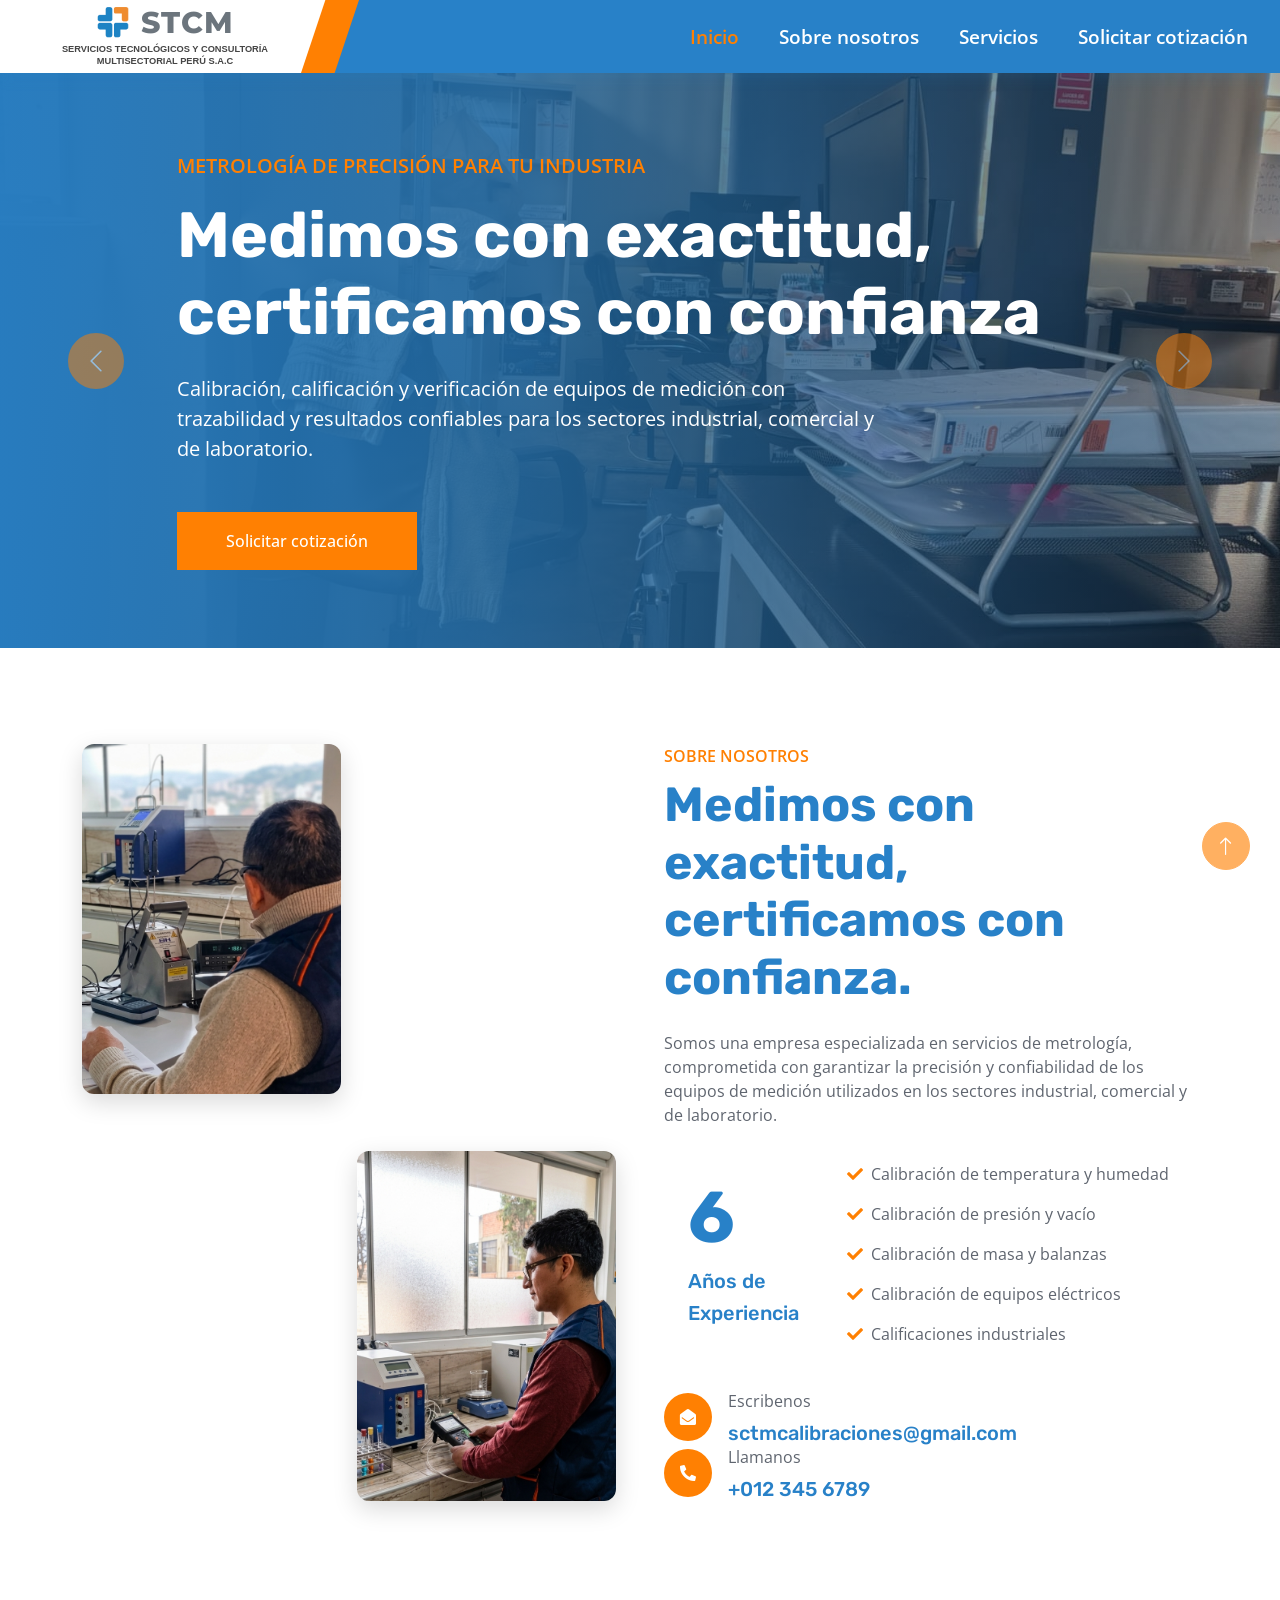
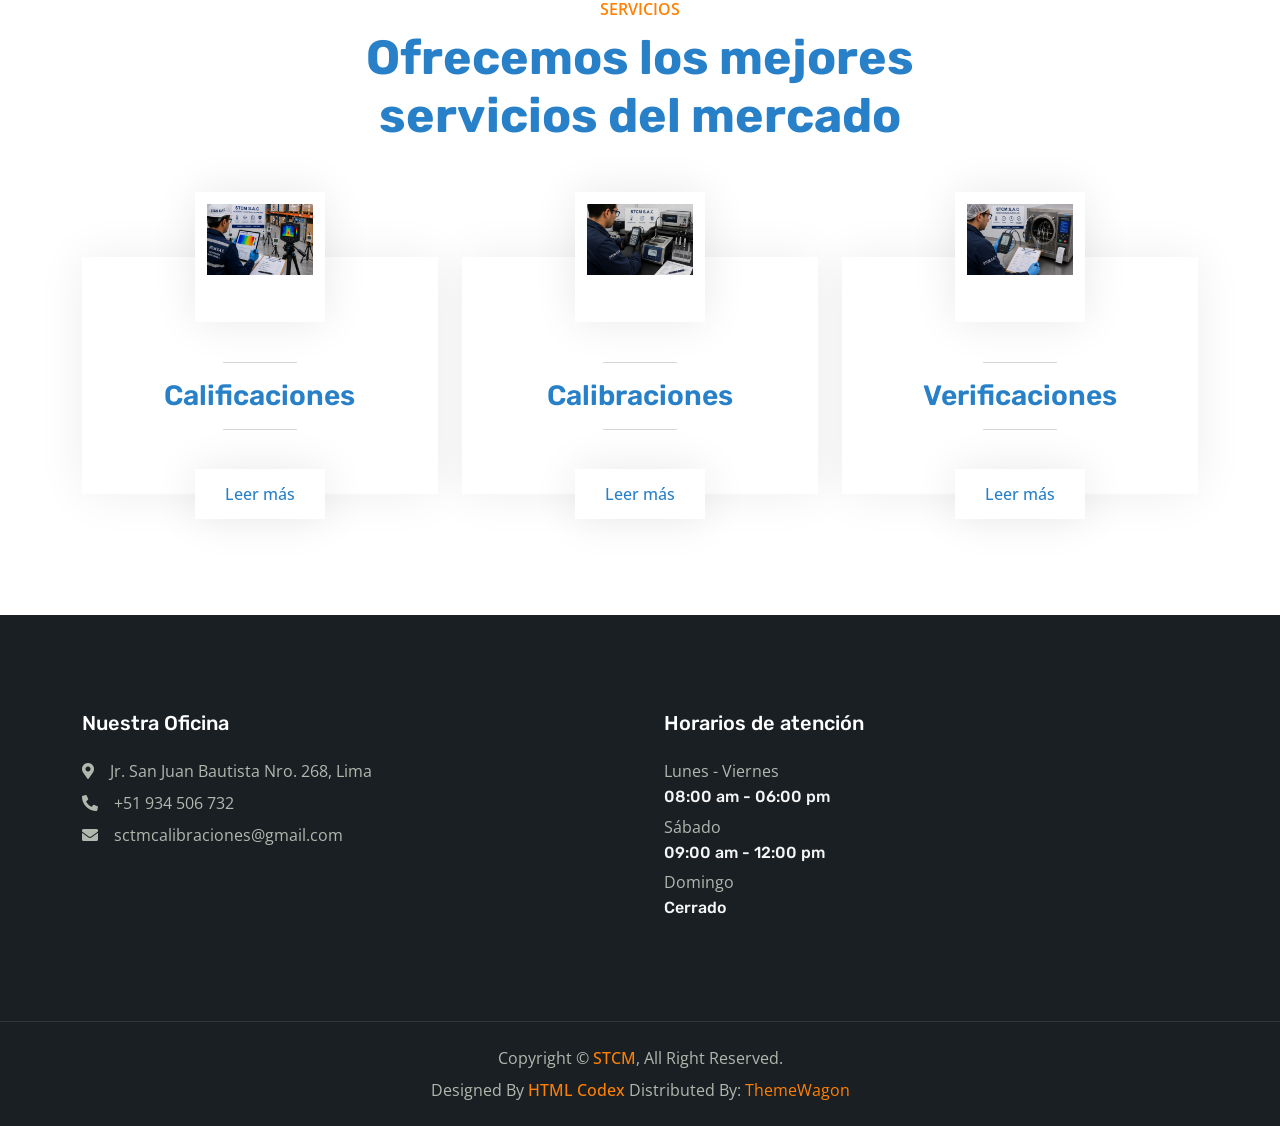
==== commit 1497c973: "changes number phone" ====
--- a/index.html
+++ b/index.html
@@ -264,7 +264,7 @@
                 <div class="col-lg-6 col-md-6">
                     <h5 class="text-white mb-4">Nuestra Oficina</h5>
                     <p class="mb-2"><i class="fa fa-map-marker-alt me-3"></i>Jr. San Juan Bautista Nro. 268, Lima</p>
-                    <p class="mb-2"><i class="fa fa-phone-alt me-3"></i>+012 345 6789</p>
+                    <p class="mb-2"><i class="fa fa-phone-alt me-3"></i>+51 934 506 732</p>
                     <p class="mb-2"><i class="fa fa-envelope me-3"></i>sctmcalibraciones@gmail.com</p>
                 </div>
                 <div class="col-lg-6 col-md-6">
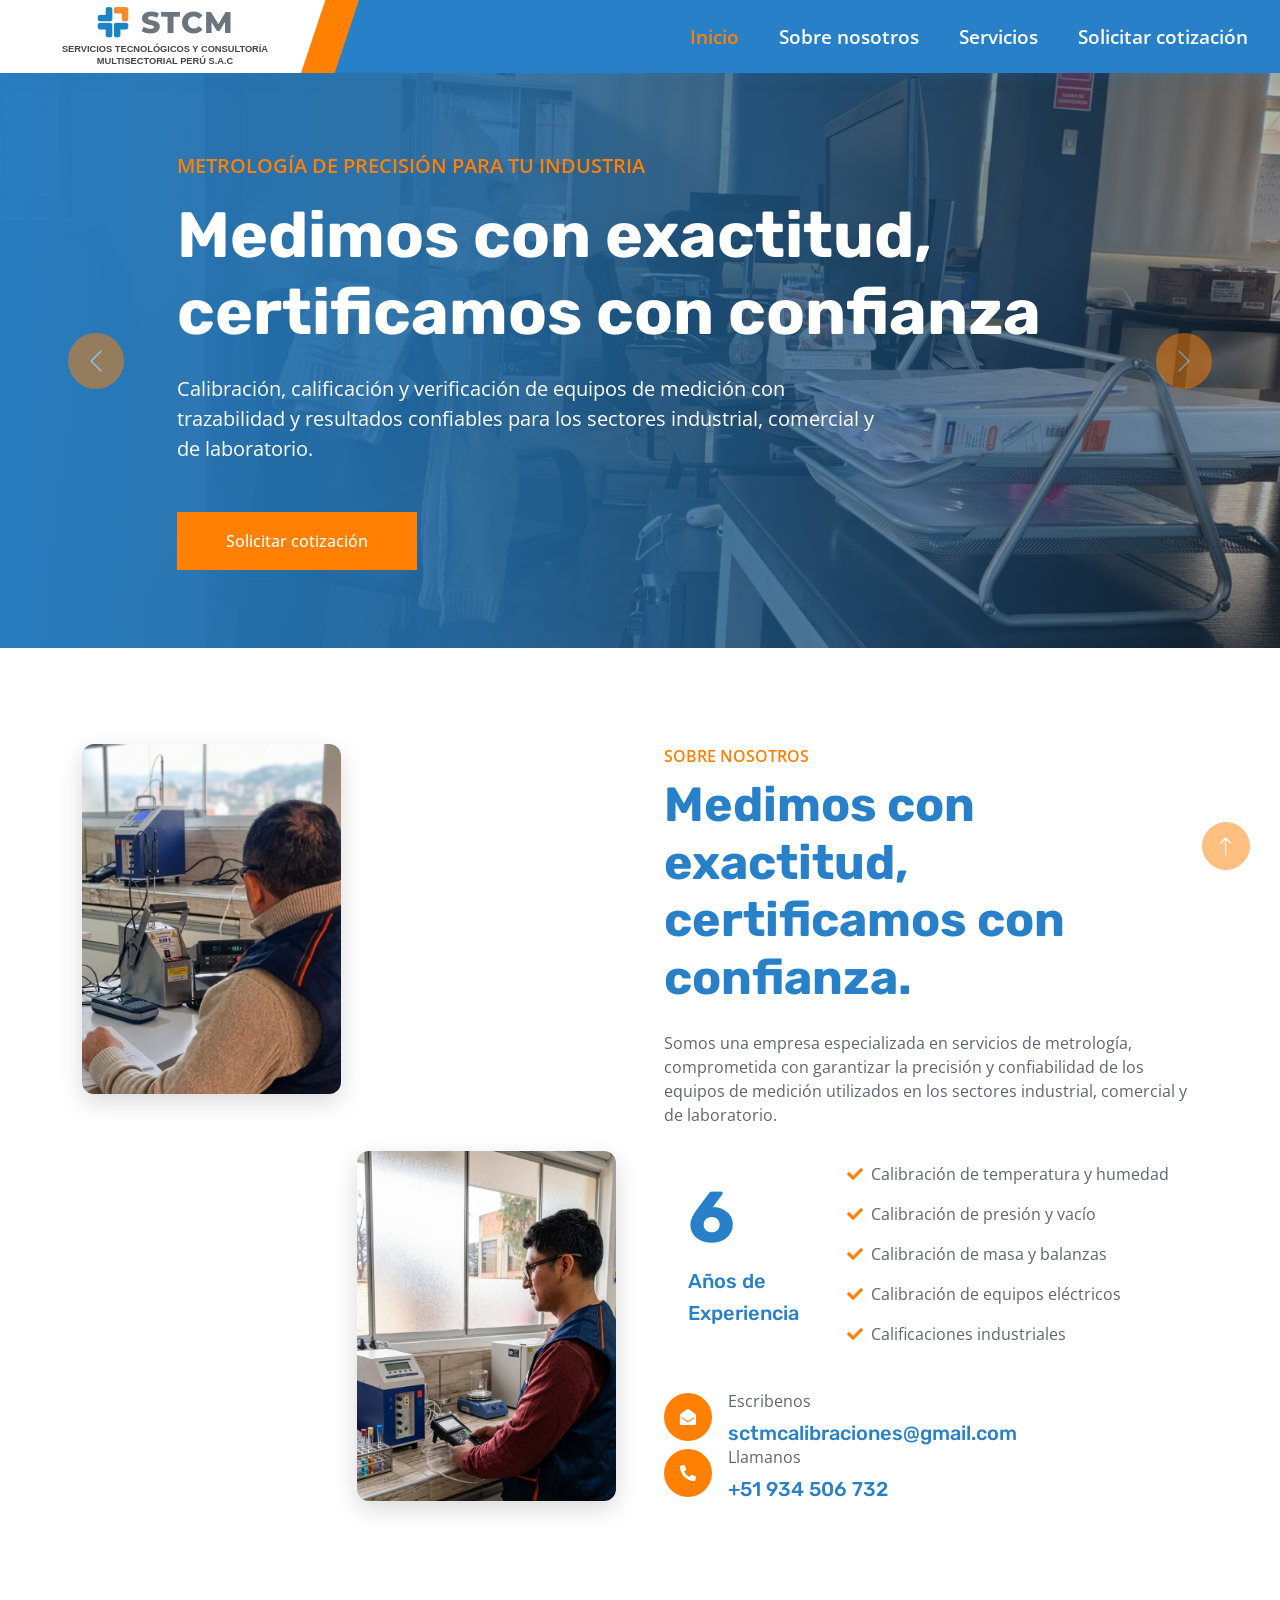
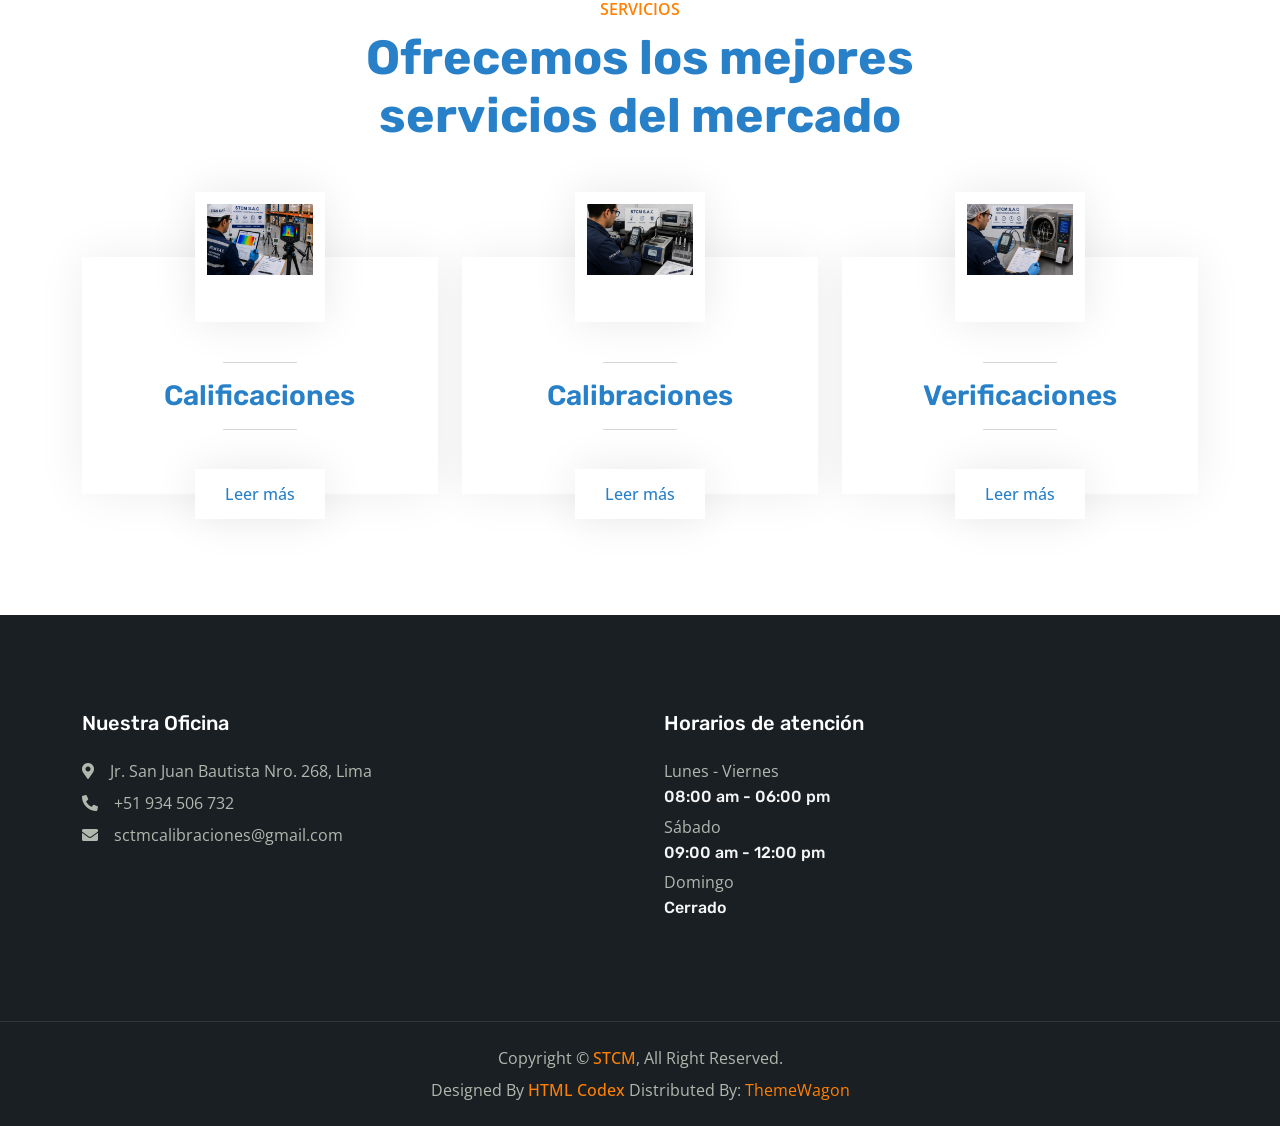
==== commit cd50675e: "changues numbers phone 2" ====
--- a/index.html
+++ b/index.html
@@ -175,7 +175,7 @@
                                 </div>
                                 <div class="ms-3">
                                     <p class="mb-2">Llamanos</p>
-                                    <h5 class="mb-0">+012 345 6789</h5>
+                                    <h5 class="mb-0">+51 934 506 732</h5>
                                 </div>
                             </div>
                         </div>
